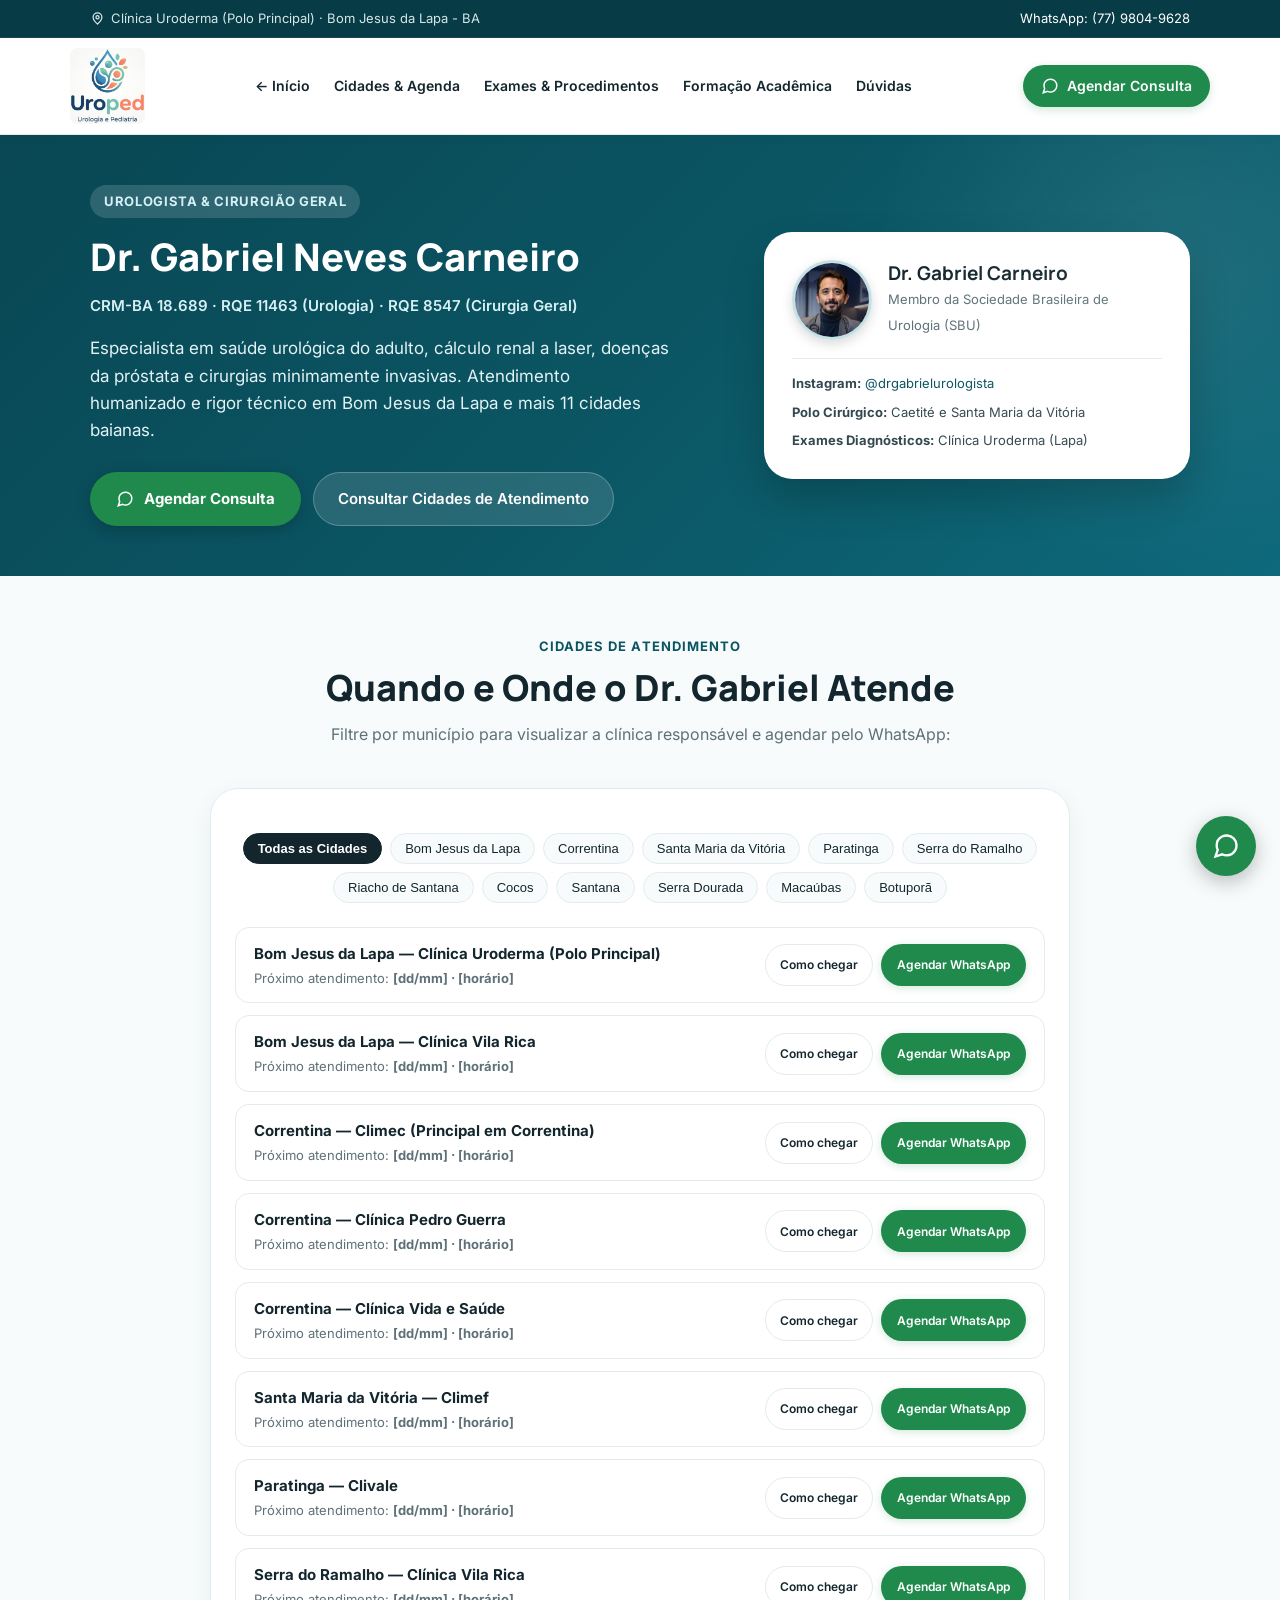
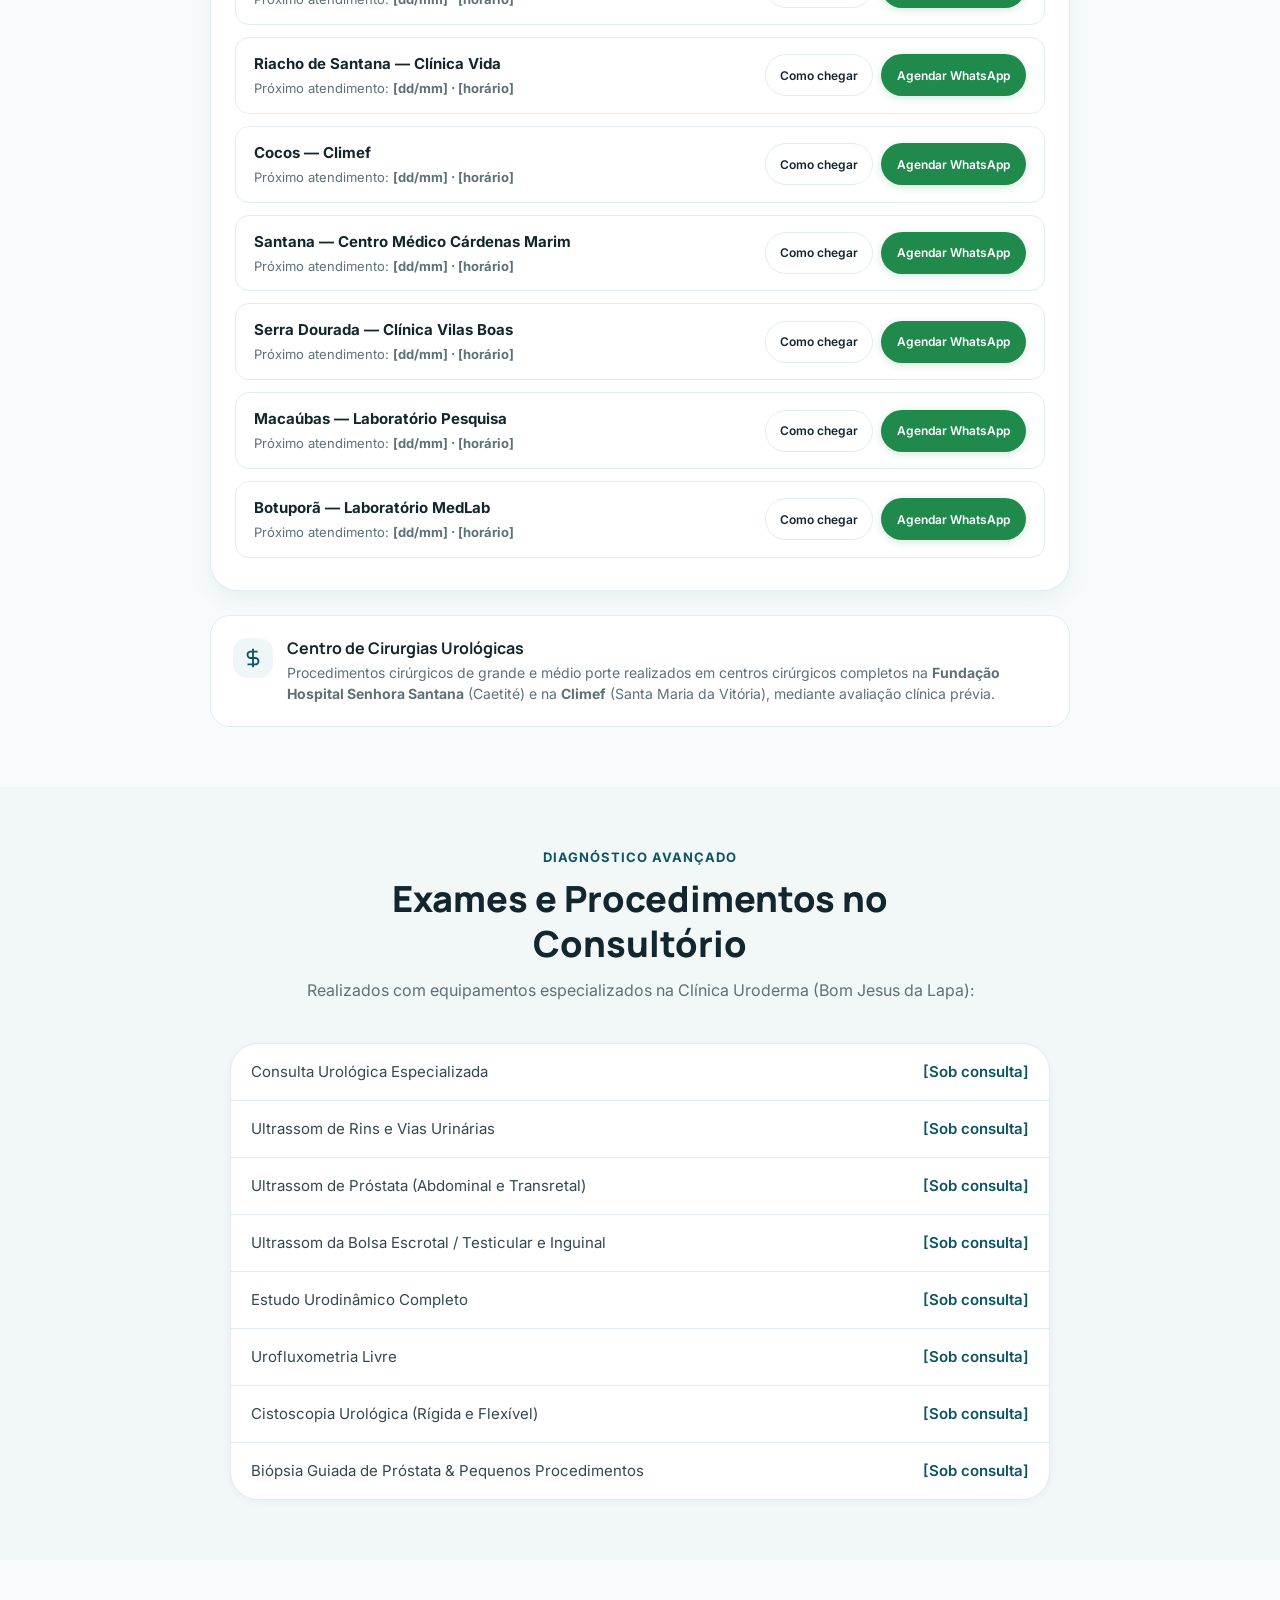
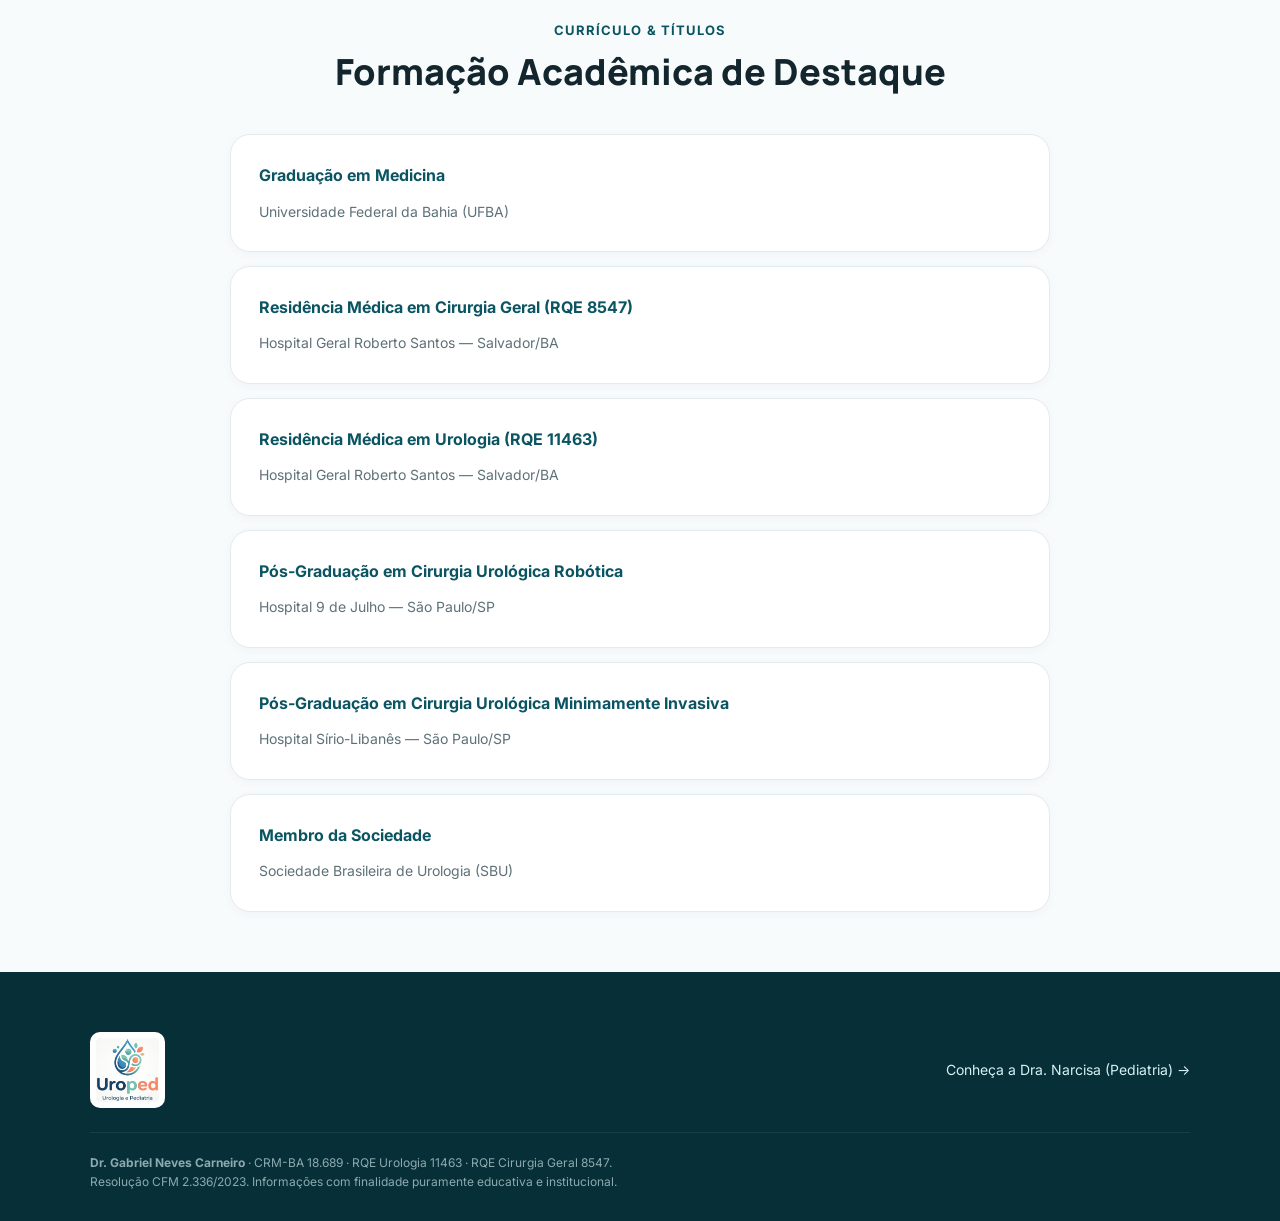
==== gabriel.html @ 2bcc074d "Site institucional Uroped: Urologia e Pediatria (Dr. Gabriel e Dra. Narcisa)" ====
<!DOCTYPE html>
<html lang="pt-BR">
<head>
  <meta charset="UTF-8">
  <meta name="viewport" content="width=device-width, initial-scale=1.0">
  <title>Dr. Gabriel Neves Carneiro — Urologista e Cirurgião Geral | Uroped</title>
  <meta name="description" content="Dr. Gabriel Neves Carneiro (CRM-BA 18.689 · RQE 11463). Urologista com especialização em cirurgia minimamente invasiva e robótica no Sírio-Libanês e Hospital 9 de Julho.">
  <link rel="preconnect" href="https://fonts.googleapis.com">
  <link rel="preconnect" href="https://fonts.gstatic.com" crossorigin>
  <link href="https://fonts.googleapis.com/css2?family=Inter:wght@400;500;600;700&family=Manrope:wght@600;700;800&display=swap" rel="stylesheet">
  <link rel="stylesheet" href="css/style.css">
</head>
<body>

  <!-- Topbar -->
  <div class="topbar">
    <div class="container topbar-content">
      <div class="topbar-item">
        <svg width="15" height="15" viewBox="0 0 24 24" fill="none" stroke="currentColor" stroke-width="2">
          <path d="M12 21s-7-6.2-7-11a7 7 0 0 1 14 0c0 4.8-7 11-7 11z"></path>
          <circle cx="12" cy="10" r="2.5"></circle>
        </svg>
        <span>Clínica Uroderma (Polo Principal) · Bom Jesus da Lapa - BA</span>
      </div>
      <div class="topbar-item">
        <a href="https://wa.me/557798049628?text=Olá!%20Quero%20agendar%20consulta%20com%20o%20Dr.%20Gabriel%20Carneiro." target="_blank" rel="noopener">WhatsApp: (77) 9804-9628</a>
      </div>
    </div>
  </div>

  <!-- Navegação -->
  <header class="main-header">
    <div class="container nav-content">
      <a href="index.html" class="brand-logo" aria-label="Voltar para início">
        <img src="logos/uroped-logo.png" alt="Logomarca Uroped" class="brand-logo-img">
      </a>

      <nav class="nav-links">
        <a href="index.html">← Início</a>
        <a href="#agenda">Cidades & Agenda</a>
        <a href="#procedimentos">Exames & Procedimentos</a>
        <a href="#formacao">Formação Acadêmica</a>
        <a href="#faq">Dúvidas</a>
      </nav>

      <a href="https://wa.me/557798049628?text=Olá!%20Gostaria%20de%20agendar%20uma%20consulta%20com%20o%20Dr.%20Gabriel%20Carneiro." target="_blank" rel="noopener" class="btn-header-cta">
        <svg width="18" height="18" viewBox="0 0 24 24" fill="none" stroke="currentColor" stroke-width="2">
          <path d="M21 11.5a8.38 8.38 0 0 1-.9 3.8 8.5 8.5 0 0 1-7.6 4.7 8.38 8.38 0 0 1-3.8-.9L3 21l1.9-5.7a8.38 8.38 0 0 1-.9-3.8 8.5 8.5 0 0 1 4.7-7.6 8.38 8.38 0 0 1 3.8-.9h.5a8.48 8.48 0 0 1 8 8v.5z"></path>
        </svg>
        <span>Agendar Consulta</span>
      </a>
    </div>
  </header>

  <!-- Hero Perfil Médico -->
  <section class="hero-wrapper" style="padding: 50px 0;">
    <div class="container hero-grid">
      <div>
        <div class="hero-tag">Urologista & Cirurgião Geral</div>
        <h1 class="hero-title" style="font-size: 38px;">Dr. Gabriel Neves Carneiro</h1>
        <div style="font-size: 15px; color: #D6F1F5; margin-bottom: 16px; font-weight: 600;">
          CRM-BA 18.689 · RQE 11463 (Urologia) · RQE 8547 (Cirurgia Geral)
        </div>
        <p class="hero-desc">
          Especialista em saúde urológica do adulto, cálculo renal a laser, doenças da próstata e cirurgias minimamente invasivas. Atendimento humanizado e rigor técnico em Bom Jesus da Lapa e mais 11 cidades baianas.
        </p>
        <div class="hero-buttons">
          <a href="https://wa.me/557798049628?text=Olá!%20Quero%20agendar%20uma%20consulta%20com%20o%20Dr.%20Gabriel%20Carneiro." target="_blank" rel="noopener" class="btn-hero-primary">
            <svg width="18" height="18" viewBox="0 0 24 24" fill="none" stroke="currentColor" stroke-width="2">
              <path d="M21 11.5a8.38 8.38 0 0 1-.9 3.8 8.5 8.5 0 0 1-7.6 4.7 8.38 8.38 0 0 1-3.8-.9L3 21l1.9-5.7a8.38 8.38 0 0 1-.9-3.8 8.5 8.5 0 0 1 4.7-7.6 8.38 8.38 0 0 1 3.8-.9h.5a8.48 8.48 0 0 1 8 8v.5z"></path>
            </svg>
            Agendar Consulta
          </a>
          <a href="#agenda" class="btn-hero-secondary">Consultar Cidades de Atendimento</a>
        </div>
      </div>

      <div>
        <div class="hero-card-box">
          <div style="display: flex; gap: 16px; align-items: center;">
            <img src="fotos/dr-gabriel.jpg" alt="Dr. Gabriel Neves Carneiro" style="width: 80px; height: 80px; border-radius: var(--radius-full); object-fit: cover; border: 3px solid #C4E2E6; box-shadow: 0 4px 12px rgba(0,0,0,0.15); flex-shrink: 0;">
            <div>
              <h3 style="font-size: 19px; margin: 0; color: var(--text-title);">Dr. Gabriel Carneiro</h3>
              <span style="font-size: 13px; color: var(--text-muted);">Membro da Sociedade Brasileira de Urologia (SBU)</span>
            </div>
          </div>
          <div style="border-top: 1px solid var(--border-light); padding-top: 14px; display: flex; flex-direction: column; gap: 8px; font-size: 13px;">
            <div><strong>Instagram:</strong> <a href="https://www.instagram.com/drgabrielurologista/" target="_blank" rel="noopener">@drgabrielurologista</a></div>
            <div><strong>Polo Cirúrgico:</strong> Caetité e Santa Maria da Vitória</div>
            <div><strong>Exames Diagnósticos:</strong> Clínica Uroderma (Lapa)</div>
          </div>
        </div>
      </div>
    </div>
  </section>

  <!-- Agenda Filtrável por Cidade -->
  <section id="agenda" class="section-pad">
    <div class="container">
      <div class="section-header-center">
        <span class="section-pretitle">Cidades de Atendimento</span>
        <h2 class="section-main-title">Quando e Onde o Dr. Gabriel Atende</h2>
        <p class="section-subtitle">Filtre por município para visualizar a clínica responsável e agendar pelo WhatsApp:</p>
      </div>

      <div class="locations-container" style="max-width: 860px; margin: 0 auto;">
        <div class="city-scroll-chips" id="gabriel-chips" style="justify-content: center; margin-bottom: 24px;"></div>
        <div id="gabriel-agenda-rows" style="display: flex; flex-direction: column; gap: 12px;"></div>
      </div>

      <!-- Alerta de Cirurgias -->
      <div style="max-width: 860px; margin: 24px auto 0; background: var(--bg-white); border-radius: var(--radius-lg); padding: 22px; border: 1px solid var(--border-light); display: flex; align-items: flex-start; gap: 14px;">
        <div style="width: 40px; height: 40px; border-radius: var(--radius-md); background: var(--primary-light); color: var(--primary); display: flex; align-items: center; justify-content: center; flex-shrink: 0;">
          <svg width="22" height="22" viewBox="0 0 24 24" fill="none" stroke="currentColor" stroke-width="2">
            <path d="M12 2v20M17 5H9.5a3.5 3.5 0 0 0 0 7h5a3.5 3.5 0 0 1 0 7H6"/>
          </svg>
        </div>
        <div>
          <h4 style="margin: 0 0 4px; font-size: 16px;">Centro de Cirurgias Urológicas</h4>
          <p style="margin: 0; font-size: 14px; color: var(--text-muted); line-height: 1.5;">
            Procedimentos cirúrgicos de grande e médio porte realizados em centros cirúrgicos completos na <strong>Fundação Hospital Senhora Santana</strong> (Caetité) e na <strong>Climef</strong> (Santa Maria da Vitória), mediante avaliação clínica prévia.
          </p>
        </div>
      </div>
    </div>
  </section>

  <!-- Exames e Procedimentos na Uroderma -->
  <section id="procedimentos" class="section-pad-alt">
    <div class="container" style="max-width: 860px;">
      <div class="section-header-center">
        <span class="section-pretitle">Diagnóstico Avançado</span>
        <h2 class="section-main-title">Exames e Procedimentos no Consultório</h2>
        <p class="section-subtitle">Realizados com equipamentos especializados na Clínica Uroderma (Bom Jesus da Lapa):</p>
      </div>

      <div style="background: var(--bg-white); border-radius: var(--radius-xl); overflow: hidden; border: 1px solid var(--border-light); box-shadow: var(--shadow-subtle);">
        <div style="display: flex; justify-content: space-between; padding: 16px 20px; border-bottom: 1px solid var(--border-light); font-size: 15px;">
          <span>Consulta Urológica Especializada</span>
          <span style="font-weight: 600; color: var(--primary);">[Sob consulta]</span>
        </div>
        <div style="display: flex; justify-content: space-between; padding: 16px 20px; border-bottom: 1px solid var(--border-light); font-size: 15px;">
          <span>Ultrassom de Rins e Vias Urinárias</span>
          <span style="font-weight: 600; color: var(--primary);">[Sob consulta]</span>
        </div>
        <div style="display: flex; justify-content: space-between; padding: 16px 20px; border-bottom: 1px solid var(--border-light); font-size: 15px;">
          <span>Ultrassom de Próstata (Abdominal e Transretal)</span>
          <span style="font-weight: 600; color: var(--primary);">[Sob consulta]</span>
        </div>
        <div style="display: flex; justify-content: space-between; padding: 16px 20px; border-bottom: 1px solid var(--border-light); font-size: 15px;">
          <span>Ultrassom da Bolsa Escrotal / Testicular e Inguinal</span>
          <span style="font-weight: 600; color: var(--primary);">[Sob consulta]</span>
        </div>
        <div style="display: flex; justify-content: space-between; padding: 16px 20px; border-bottom: 1px solid var(--border-light); font-size: 15px;">
          <span>Estudo Urodinâmico Completo</span>
          <span style="font-weight: 600; color: var(--primary);">[Sob consulta]</span>
        </div>
        <div style="display: flex; justify-content: space-between; padding: 16px 20px; border-bottom: 1px solid var(--border-light); font-size: 15px;">
          <span>Urofluxometria Livre</span>
          <span style="font-weight: 600; color: var(--primary);">[Sob consulta]</span>
        </div>
        <div style="display: flex; justify-content: space-between; padding: 16px 20px; border-bottom: 1px solid var(--border-light); font-size: 15px;">
          <span>Cistoscopia Urológica (Rígida e Flexível)</span>
          <span style="font-weight: 600; color: var(--primary);">[Sob consulta]</span>
        </div>
        <div style="display: flex; justify-content: space-between; padding: 16px 20px; font-size: 15px;">
          <span>Biópsia Guiada de Próstata & Pequenos Procedimentos</span>
          <span style="font-weight: 600; color: var(--primary);">[Sob consulta]</span>
        </div>
      </div>
    </div>
  </section>

  <!-- Formação Acadêmica e Qualificações -->
  <section id="formacao" class="section-pad">
    <div class="container" style="max-width: 860px;">
      <div class="section-header-center">
        <span class="section-pretitle">Currículo & Títulos</span>
        <h2 class="section-main-title">Formação Acadêmica de Destaque</h2>
      </div>

      <div style="display: flex; flex-direction: column; gap: 14px;">
        <div class="step-card">
          <div style="font-weight: 700; font-size: 16px; color: var(--primary);">Graduação em Medicina</div>
          <div style="font-size: 14px; color: var(--text-muted);">Universidade Federal da Bahia (UFBA)</div>
        </div>
        <div class="step-card">
          <div style="font-weight: 700; font-size: 16px; color: var(--primary);">Residência Médica em Cirurgia Geral (RQE 8547)</div>
          <div style="font-size: 14px; color: var(--text-muted);">Hospital Geral Roberto Santos — Salvador/BA</div>
        </div>
        <div class="step-card">
          <div style="font-weight: 700; font-size: 16px; color: var(--primary);">Residência Médica em Urologia (RQE 11463)</div>
          <div style="font-size: 14px; color: var(--text-muted);">Hospital Geral Roberto Santos — Salvador/BA</div>
        </div>
        <div class="step-card">
          <div style="font-weight: 700; font-size: 16px; color: var(--primary);">Pós-Graduação em Cirurgia Urológica Robótica</div>
          <div style="font-size: 14px; color: var(--text-muted);">Hospital 9 de Julho — São Paulo/SP</div>
        </div>
        <div class="step-card">
          <div style="font-weight: 700; font-size: 16px; color: var(--primary);">Pós-Graduação em Cirurgia Urológica Minimamente Invasiva</div>
          <div style="font-size: 14px; color: var(--text-muted);">Hospital Sírio-Libanês — São Paulo/SP</div>
        </div>
        <div class="step-card">
          <div style="font-weight: 700; font-size: 16px; color: var(--primary);">Membro da Sociedade</div>
          <div style="font-size: 14px; color: var(--text-muted);">Sociedade Brasileira de Urologia (SBU)</div>
        </div>
      </div>
    </div>
  </section>

  <!-- Rodapé -->
  <footer class="footer-corporate">
    <div class="container">
      <div style="display: flex; justify-content: space-between; align-items: center; flex-wrap: wrap; gap: 14px; border-bottom: 1px solid rgba(255,255,255,0.08); padding-bottom: 24px;">
        <a href="index.html"><img src="logos/uroped-logo.png" alt="Uroped Especialidades" style="height: 76px; border-radius: 10px; background: #fff; padding: 6px; display: block;"></a>
        <a href="narcisa.html" style="color: #D6F1F5;">Conheça a Dra. Narcisa (Pediatria) →</a>
      </div>
      <div class="footer-cfm-compliance" style="padding-top: 20px;">
        <strong>Dr. Gabriel Neves Carneiro</strong> · CRM-BA 18.689 · RQE Urologia 11463 · RQE Cirurgia Geral 8547.<br>
        Resolução CFM 2.336/2023. Informações com finalidade puramente educativa e institucional.
      </div>
    </div>
  </footer>

  <!-- Botão Flutuante -->
  <a href="https://wa.me/557798049628?text=Olá!%20Gostaria%20de%20agendar%20uma%20consulta%20com%20o%20Dr.%20Gabriel%20Carneiro." target="_blank" rel="noopener" class="floating-wa-btn" aria-label="WhatsApp Dr. Gabriel">
    <span class="floating-wa-tooltip">Agendar Consulta</span>
    <svg width="28" height="28" viewBox="0 0 24 24" fill="none" stroke="currentColor" stroke-width="2">
      <path d="M21 11.5a8.38 8.38 0 0 1-.9 3.8 8.5 8.5 0 0 1-7.6 4.7 8.38 8.38 0 0 1-3.8-.9L3 21l1.9-5.7a8.38 8.38 0 0 1-.9-3.8 8.5 8.5 0 0 1 4.7-7.6 8.38 8.38 0 0 1 3.8-.9h.5a8.48 8.48 0 0 1 8 8v.5z"></path>
    </svg>
  </a>

<script>
const GABRIEL_DATA = [
  { cidade: "Bom Jesus da Lapa", clinica: "Clínica Uroderma (Polo Principal)", wa: "557798049628", data: "[dd/mm] · [horário]", maps: "https://maps.google.com/?q=Clinica+Uroderma+Bom+Jesus+da+Lapa" },
  { cidade: "Bom Jesus da Lapa", clinica: "Clínica Vila Rica", wa: "557791980895", data: "[dd/mm] · [horário]", maps: "https://maps.google.com/?q=Clinica+Vila+Rica+Bom+Jesus+da+Lapa" },
  { cidade: "Correntina", clinica: "Climec (Principal em Correntina)", wa: "557798654077", data: "[dd/mm] · [horário]", maps: "https://maps.google.com/?q=Climec+Correntina" },
  { cidade: "Correntina", clinica: "Clínica Pedro Guerra", wa: "557798455316", data: "[dd/mm] · [horário]", maps: "https://maps.google.com/?q=Clinica+Pedro+Guerra+Correntina" },
  { cidade: "Correntina", clinica: "Clínica Vida e Saúde", wa: "557798444004", data: "[dd/mm] · [horário]", maps: "https://maps.google.com/?q=Clinica+Vida+e+Saude+Correntina" },
  { cidade: "Santa Maria da Vitória", clinica: "Climef", wa: "557798413648", data: "[dd/mm] · [horário]", maps: "https://maps.google.com/?q=Climef+Santa+Maria+da+Vitoria" },
  { cidade: "Paratinga", clinica: "Clivale", wa: "557799201219", data: "[dd/mm] · [horário]", maps: "https://maps.google.com/?q=Clivale+Paratinga" },
  { cidade: "Serra do Ramalho", clinica: "Clínica Vila Rica", wa: "557791862121", data: "[dd/mm] · [horário]", maps: "https://maps.google.com/?q=Clinica+Vila+Rica+Serra+do+Ramalho" },
  { cidade: "Riacho de Santana", clinica: "Clínica Vida", wa: "557799515049", data: "[dd/mm] · [horário]", maps: "https://maps.google.com/?q=Clinica+Vida+Riacho+de+Santana" },
  { cidade: "Cocos", clinica: "Climef", wa: "557791538953", data: "[dd/mm] · [horário]", maps: "https://maps.google.com/?q=Climef+Cocos" },
  { cidade: "Santana", clinica: "Centro Médico Cárdenas Marim", wa: "557798049628", data: "[dd/mm] · [horário]", maps: "https://maps.google.com/?q=Centro+Medico+Cardenas+Marim+Santana" },
  { cidade: "Serra Dourada", clinica: "Clínica Vilas Boas", wa: "557798049628", data: "[dd/mm] · [horário]", maps: "https://maps.google.com/?q=Clinica+Vilas+Boas+Serra+Dourada" },
  { cidade: "Macaúbas", clinica: "Laboratório Pesquisa", wa: "557799999495", data: "[dd/mm] · [horário]", maps: "https://maps.google.com/?q=Laboratorio+Pesquisa+Macaubas" },
  { cidade: "Botuporã", clinica: "Laboratório MedLab", wa: "557798049628", data: "[dd/mm] · [horário]", maps: "https://maps.google.com/?q=Laboratorio+MedLab+Botupora" }
];

let gabrielCity = "todas";
const gabrielUniqueCities = ["todas", ...Array.from(new Set(GABRIEL_DATA.map(g => g.cidade)))];

function renderGabrielChips() {
  const container = document.getElementById("gabriel-chips");
  container.innerHTML = "";
  gabrielUniqueCities.forEach(c => {
    const btn = document.createElement("button");
    btn.type = "button";
    btn.className = `chip-btn ${c === gabrielCity ? 'selected' : ''}`;
    btn.textContent = c === "todas" ? "Todas as Cidades" : c;
    btn.addEventListener("click", () => {
      gabrielCity = c;
      renderGabrielChips();
      renderGabrielList();
    });
    container.appendChild(btn);
  });
}

function renderGabrielList() {
  const container = document.getElementById("gabriel-agenda-rows");
  container.innerHTML = "";

  const filtered = GABRIEL_DATA.filter(g => gabrielCity === "todas" || g.cidade === gabrielCity);

  filtered.forEach(item => {
    const row = document.createElement("div");
    row.style.cssText = "display: flex; align-items: center; justify-content: space-between; padding: 14px 18px; border: 1px solid var(--border-light); border-radius: var(--radius-md); background: #fff; gap: 12px; flex-wrap: wrap;";
    const waText = encodeURIComponent(`Olá! Quero agendar consulta com Dr. Gabriel Carneiro em ${item.cidade}, na ${item.clinica}.`);
    const waUrl = `https://wa.me/${item.wa}?text=${waText}`;

    row.innerHTML = `
      <div>
        <div style="font-weight: 700; font-size: 15px; color: var(--text-title);">${item.cidade} — ${item.clinica}</div>
        <div style="font-size: 13px; color: var(--text-muted); margin-top: 2px;">Próximo atendimento: <strong>${item.data}</strong></div>
      </div>
      <div style="display: flex; gap: 8px;">
        <a href="${item.maps}" target="_blank" rel="noopener" class="btn-unit-maps" style="padding: 0 14px; font-size: 12px;">Como chegar</a>
        <a href="${waUrl}" target="_blank" rel="noopener" class="btn-unit-wa" style="padding: 0 16px; font-size: 12px;">Agendar WhatsApp</a>
      </div>
    `;
    container.appendChild(row);
  });
}

document.addEventListener("DOMContentLoaded", () => {
  renderGabrielChips();
  renderGabrielList();
});
</script>

</body>
</html>
---- css/style.css ----
/* ==========================================================================
   UROPED — Design Inspirado no Padrão Urolaser Especialidades Médicas
   Identidade:
     - Primária (Urologia / Uroped): #0B5563 (Petróleo Nobre), Escuro: #073B45, Claro: #EEF6F7
     - Secundária (Pediatria): #A3401F (Coral Quente), Escuro: #7D2F15, Claro: #FBEEE8
     - Apoio / WhatsApp: #1F8A4C, Hover: #17703D, Claro: #E6F3EC
     - Superfícies: #FFFFFF (Puro), #F8FBFC (Off-white clínico), #EDF4F5 (Cinza suave)
     - Textos: #13262E (Grafite escuro), #4A5C63 (Cinza médico), #718288 (Muted)
   ========================================================================== */

:root {
  --primary: #0B5563;
  --primary-dark: #073B45;
  --primary-light: #EEF6F7;
  --primary-accent: #178396;
  
  --coral: #A3401F;
  --coral-dark: #7D2F15;
  --coral-light: #FBEEE8;
  
  --green: #1F8A4C;
  --green-dark: #17703D;
  --green-light: #E6F3EC;

  --text-title: #13262E;
  --text-body: #344850;
  --text-muted: #5E7178;
  --border-light: #E2ECEE;
  
  --bg-page: #F8FBFC;
  --bg-white: #FFFFFF;
  --bg-surface: #F2F7F8;

  --font-heading: 'Manrope', -apple-system, BlinkMacSystemFont, "Segoe UI", Roboto, sans-serif;
  --font-body: 'Inter', -apple-system, BlinkMacSystemFont, "Segoe UI", Roboto, sans-serif;

  --container-max: 1140px;
  --radius-sm: 8px;
  --radius-md: 14px;
  --radius-lg: 20px;
  --radius-xl: 28px;
  --radius-full: 9999px;

  --shadow-subtle: 0 2px 10px rgba(11, 85, 99, 0.04);
  --shadow-card: 0 8px 24px rgba(11, 85, 99, 0.07);
  --shadow-hover: 0 14px 34px rgba(11, 85, 99, 0.12);
}

*, *::before, *::after {
  box-sizing: border-box;
}

html {
  scroll-behavior: smooth;
}

body {
  margin: 0;
  font-family: var(--font-body);
  color: var(--text-body);
  background-color: var(--bg-page);
  line-height: 1.6;
  -webkit-font-smoothing: antialiased;
}

h1, h2, h3, h4 {
  font-family: var(--font-heading);
  color: var(--text-title);
  margin-top: 0;
  line-height: 1.25;
}

a {
  color: var(--primary);
  text-decoration: none;
  transition: all 0.2s ease;
}

a:hover {
  color: var(--primary-dark);
}

.container {
  width: 100%;
  max-width: var(--container-max);
  margin: 0 auto;
  padding: 0 20px;
}

/* ==========================================================================
   Barra Superior de Informações (TopBar)
   ========================================================================== */
.topbar {
  background-color: var(--primary-dark);
  color: #D6E7EA;
  font-size: 13px;
  padding: 8px 0;
  border-bottom: 1px solid rgba(255, 255, 255, 0.08);
}

.topbar-content {
  display: flex;
  justify-content: space-between;
  align-items: center;
  flex-wrap: wrap;
  gap: 10px;
}

.topbar-item {
  display: flex;
  align-items: center;
  gap: 6px;
}

.topbar a {
  color: #FFFFFF;
}

.topbar a:hover {
  color: #A6DCE5;
}

/* ==========================================================================
   Header & Navegação Principal
   ========================================================================== */
.main-header {
  background-color: var(--bg-white);
  border-bottom: 1px solid var(--border-light);
  position: sticky;
  top: 0;
  z-index: 1000;
  box-shadow: var(--shadow-subtle);
}

.nav-content {
  display: flex;
  justify-content: space-between;
  align-items: center;
  min-height: 94px;
  padding: 10px 0;
}

.brand-logo {
  display: flex;
  align-items: center;
  gap: 14px;
  text-decoration: none;
}

.brand-logo-img {
  height: 76px;
  width: auto;
  max-width: 100%;
  object-fit: contain;
  display: block;
  border-radius: var(--radius-sm);
  transition: transform 0.2s ease;
}

.brand-logo-img:hover {
  transform: scale(1.02);
}

@media (max-width: 600px) {
  .nav-content {
    min-height: 80px;
    padding: 8px 0;
  }
  .brand-logo-img {
    height: 62px;
  }
}

.brand-badge {
  font-size: 11px;
  font-weight: 700;
  letter-spacing: 0.05em;
  background: var(--primary-light);
  color: var(--primary);
  padding: 3px 8px;
  border-radius: var(--radius-full);
}

.nav-links {
  display: none;
  align-items: center;
  gap: 24px;
  font-weight: 600;
  font-size: 14px;
}

@media (min-width: 860px) {
  .nav-links {
    display: flex;
  }
}

.nav-links a {
  color: var(--text-title);
}

.nav-links a:hover {
  color: var(--primary);
}

.btn-header-cta {
  display: inline-flex;
  align-items: center;
  gap: 8px;
  background-color: var(--green);
  color: #FFFFFF !important;
  font-weight: 600;
  font-size: 14px;
  padding: 10px 18px;
  border-radius: var(--radius-full);
  transition: all 0.2s ease;
  box-shadow: 0 3px 10px rgba(31, 138, 76, 0.2);
}

.btn-header-cta:hover {
  background-color: var(--green-dark);
  transform: translateY(-1px);
}

/* ==========================================================================
   Hero Section
   ========================================================================== */
.hero-wrapper {
  background: linear-gradient(135deg, #094754 0%, #0B5563 50%, #0D697B 100%);
  color: #FFFFFF;
  padding: 60px 0 70px;
  position: relative;
  overflow: hidden;
}

.hero-wrapper::after {
  content: "";
  position: absolute;
  top: 0;
  right: 0;
  bottom: 0;
  width: 40%;
  background: radial-gradient(circle at 80% 30%, rgba(255, 255, 255, 0.08) 0%, transparent 60%);
  pointer-events: none;
}

.hero-grid {
  display: grid;
  grid-template-columns: 1fr;
  gap: 36px;
  align-items: center;
}

@media (min-width: 900px) {
  .hero-grid {
    grid-template-columns: 1.2fr 0.8fr;
  }
}

.hero-tag {
  display: inline-flex;
  align-items: center;
  gap: 8px;
  background: rgba(255, 255, 255, 0.15);
  backdrop-filter: blur(8px);
  color: #D6F1F5;
  font-size: 13px;
  font-weight: 700;
  padding: 6px 14px;
  border-radius: var(--radius-full);
  margin-bottom: 16px;
  text-transform: uppercase;
  letter-spacing: 0.05em;
}

.hero-title {
  color: #FFFFFF;
  font-size: 32px;
  font-weight: 800;
  line-height: 1.18;
  margin-bottom: 16px;
}

@media (min-width: 768px) {
  .hero-title {
    font-size: 42px;
  }
}

.hero-desc {
  font-size: 17px;
  line-height: 1.6;
  color: #E2F2F5;
  margin-bottom: 28px;
  max-width: 580px;
}

.hero-buttons {
  display: flex;
  flex-wrap: wrap;
  gap: 12px;
}

.btn-hero-primary {
  display: inline-flex;
  align-items: center;
  gap: 10px;
  background-color: var(--green);
  color: #FFFFFF;
  font-weight: 700;
  font-size: 15px;
  padding: 14px 26px;
  border-radius: var(--radius-full);
  box-shadow: 0 4px 16px rgba(0, 0, 0, 0.2);
  transition: all 0.2s ease;
}

.btn-hero-primary:hover {
  background-color: var(--green-dark);
  color: #FFFFFF;
  transform: translateY(-2px);
}

.btn-hero-secondary {
  display: inline-flex;
  align-items: center;
  gap: 8px;
  background-color: rgba(255, 255, 255, 0.12);
  color: #FFFFFF;
  font-weight: 600;
  font-size: 15px;
  padding: 14px 24px;
  border-radius: var(--radius-full);
  border: 1px solid rgba(255, 255, 255, 0.25);
  transition: all 0.2s ease;
}

.btn-hero-secondary:hover {
  background-color: rgba(255, 255, 255, 0.22);
  color: #FFFFFF;
}

/* Card Rápido de Destaque no Hero */
.hero-card-box {
  background: #FFFFFF;
  color: var(--text-body);
  border-radius: var(--radius-xl);
  padding: 28px;
  box-shadow: 0 20px 40px rgba(0, 0, 0, 0.2);
  display: flex;
  flex-direction: column;
  gap: 18px;
}

.hero-card-header {
  display: flex;
  align-items: center;
  gap: 12px;
  border-bottom: 1px solid var(--border-light);
  padding-bottom: 14px;
}

.hero-card-icon {
  width: 44px;
  height: 44px;
  border-radius: var(--radius-md);
  background: var(--primary-light);
  color: var(--primary);
  display: flex;
  align-items: center;
  justify-content: center;
}

.hero-card-header h3 {
  font-size: 18px;
  margin: 0;
}

.hero-card-list {
  display: flex;
  flex-direction: column;
  gap: 10px;
  font-size: 14px;
}

.hero-card-item {
  display: flex;
  align-items: flex-start;
  gap: 10px;
}

.hero-card-item svg {
  color: var(--green);
  flex-shrink: 0;
  margin-top: 3px;
}

/* ==========================================================================
   Pilares & Diferenciais (Padrão Clínica de Excelência)
   ========================================================================== */
.features-section {
  padding: 50px 0;
  margin-top: -30px;
  position: relative;
  z-index: 10;
}

.features-grid {
  display: grid;
  grid-template-columns: repeat(auto-fit, minmax(240px, 1fr));
  gap: 20px;
}

.feature-card {
  background: var(--bg-white);
  border-radius: var(--radius-lg);
  padding: 24px;
  box-shadow: var(--shadow-card);
  border: 1px solid var(--border-light);
  transition: transform 0.2s ease, box-shadow 0.2s ease;
  display: flex;
  flex-direction: column;
  gap: 12px;
}

.feature-card:hover {
  transform: translateY(-4px);
  box-shadow: var(--shadow-hover);
}

.feature-icon-wrapper {
  width: 48px;
  height: 48px;
  border-radius: var(--radius-md);
  display: flex;
  align-items: center;
  justify-content: center;
}

.feature-icon-wrapper.teal {
  background: var(--primary-light);
  color: var(--primary);
}

.feature-icon-wrapper.coral {
  background: var(--coral-light);
  color: var(--coral);
}

.feature-icon-wrapper.green {
  background: var(--green-light);
  color: var(--green-dark);
}

.feature-title {
  font-size: 17px;
  font-weight: 700;
  margin: 0;
  color: var(--text-title);
}

.feature-text {
  font-size: 14px;
  color: var(--text-muted);
  margin: 0;
  line-height: 1.5;
}

/* ==========================================================================
   Seções Gerais
   ========================================================================== */
.section-pad {
  padding: 60px 0;
}

.section-pad-alt {
  padding: 60px 0;
  background-color: var(--bg-surface);
}

.section-header-center {
  text-align: center;
  max-width: 680px;
  margin: 0 auto 40px;
}

.section-pretitle {
  font-size: 13px;
  font-weight: 700;
  letter-spacing: 0.08em;
  text-transform: uppercase;
  color: var(--primary);
  margin-bottom: 8px;
  display: block;
}

.section-main-title {
  font-size: 28px;
  font-weight: 800;
  margin-bottom: 12px;
}

@media (min-width: 768px) {
  .section-main-title {
    font-size: 36px;
  }
}

.section-subtitle {
  font-size: 16px;
  color: var(--text-muted);
  margin: 0;
}

/* ==========================================================================
   Especialidades (Urologia & Pediatria)
   ========================================================================== */
.specialties-grid {
  display: grid;
  grid-template-columns: 1fr;
  gap: 28px;
}

@media (min-width: 768px) {
  .specialties-grid {
    grid-template-columns: 1fr 1fr;
  }
}

.spec-card-main {
  background: var(--bg-white);
  border-radius: var(--radius-xl);
  overflow: hidden;
  box-shadow: var(--shadow-card);
  border: 1px solid var(--border-light);
  display: flex;
  flex-direction: column;
}

.spec-card-header {
  padding: 24px;
  color: #FFFFFF;
  display: flex;
  justify-content: space-between;
  align-items: center;
}

.spec-card-header.urologia {
  background: linear-gradient(135deg, #083F4A 0%, #0B5563 100%);
}

.spec-card-header.pediatria {
  background: linear-gradient(135deg, #853317 0%, #A3401F 100%);
}

.spec-card-title {
  font-size: 22px;
  font-weight: 800;
  color: #FFFFFF;
  margin: 0;
}

.spec-card-sub {
  font-size: 13px;
  opacity: 0.9;
  margin-top: 4px;
}

.spec-card-body {
  padding: 24px;
  display: flex;
  flex-direction: column;
  gap: 16px;
  flex-grow: 1;
}

.spec-item-list {
  list-style: none;
  padding: 0;
  margin: 0;
  display: flex;
  flex-direction: column;
  gap: 12px;
}

.spec-item {
  display: flex;
  align-items: flex-start;
  gap: 10px;
  font-size: 15px;
}

.spec-item-bullet {
  width: 8px;
  height: 8px;
  border-radius: var(--radius-full);
  margin-top: 8px;
  flex-shrink: 0;
}

.urologia-bullet {
  background-color: var(--primary);
}

.pediatria-bullet {
  background-color: var(--coral);
}

.spec-card-footer {
  padding: 16px 24px 24px;
  border-top: 1px solid var(--border-light);
  display: flex;
  justify-content: space-between;
  align-items: center;
}

/* ==========================================================================
   Corpo Clínico (Dr. Gabriel & Dra. Narcisa)
   ========================================================================== */
.doctors-grid {
  display: grid;
  grid-template-columns: 1fr;
  gap: 28px;
}

@media (min-width: 800px) {
  .doctors-grid {
    grid-template-columns: 1fr 1fr;
  }
}

.doctor-profile-card {
  background: var(--bg-white);
  border-radius: var(--radius-xl);
  overflow: hidden;
  box-shadow: var(--shadow-card);
  border: 1px solid var(--border-light);
  display: flex;
  flex-direction: column;
  transition: transform 0.2s ease, box-shadow 0.2s ease;
}

.doctor-profile-card:hover {
  transform: translateY(-4px);
  box-shadow: var(--shadow-hover);
}

.doctor-card-top {
  padding: 28px 24px 20px;
  display: flex;
  gap: 18px;
  align-items: center;
}

.doctor-avatar-circle {
  width: 84px;
  height: 84px;
  border-radius: var(--radius-full);
  display: flex;
  align-items: center;
  justify-content: center;
  font-weight: 800;
  font-size: 15px;
  flex-shrink: 0;
  object-fit: cover;
  box-shadow: 0 4px 12px rgba(0, 0, 0, 0.08);
}

.doctor-avatar-circle.teal {
  background: var(--primary-light);
  color: var(--primary);
  border: 2px solid #C9E2E6;
}

.doctor-avatar-circle.coral {
  background: var(--coral-light);
  color: var(--coral);
  border: 2px solid #F5D3C8;
}

.doctor-titles {
  display: flex;
  flex-direction: column;
  gap: 3px;
}

.doctor-spec-label {
  font-size: 12px;
  font-weight: 700;
  letter-spacing: 0.06em;
  text-transform: uppercase;
}

.doctor-spec-label.teal {
  color: var(--primary);
}

.doctor-spec-label.coral {
  color: var(--coral);
}

.doctor-full-name {
  font-size: 20px;
  font-weight: 800;
  margin: 0;
}

.doctor-reg-meta {
  font-size: 13px;
  color: var(--text-muted);
}

.doctor-card-body {
  padding: 0 24px 20px;
  display: flex;
  flex-direction: column;
  gap: 12px;
  font-size: 14px;
  line-height: 1.55;
  color: var(--text-body);
}

.badges-row {
  display: flex;
  flex-wrap: wrap;
  gap: 6px;
  margin-top: 4px;
}

.cred-badge {
  font-size: 12px;
  font-weight: 600;
  padding: 4px 10px;
  border-radius: var(--radius-full);
  background: var(--bg-surface);
  color: var(--text-title);
  border: 1px solid var(--border-light);
}

.doctor-card-bottom {
  padding: 16px 24px 20px;
  margin-top: auto;
  border-top: 1px solid var(--border-light);
  display: flex;
  gap: 10px;
}

/* ==========================================================================
   Como Funciona o Atendimento (3 Passos)
   ========================================================================== */
.steps-grid {
  display: grid;
  grid-template-columns: repeat(auto-fit, minmax(260px, 1fr));
  gap: 24px;
}

.step-card {
  background: var(--bg-white);
  border-radius: var(--radius-lg);
  padding: 28px;
  border: 1px solid var(--border-light);
  box-shadow: var(--shadow-subtle);
  position: relative;
  display: flex;
  flex-direction: column;
  gap: 12px;
}

.step-number {
  width: 40px;
  height: 40px;
  border-radius: var(--radius-full);
  background: var(--primary);
  color: #FFFFFF;
  font-weight: 800;
  font-size: 16px;
  display: flex;
  align-items: center;
  justify-content: center;
}

.step-title {
  font-size: 18px;
  font-weight: 700;
  margin: 0;
}

.step-desc {
  font-size: 14px;
  color: var(--text-muted);
  margin: 0;
  line-height: 1.5;
}

/* ==========================================================================
   Onde Atendemos (Filtro Interativo de Cidades & Clínicas)
   ========================================================================== */
.locations-container {
  background: var(--bg-white);
  border-radius: var(--radius-xl);
  padding: 32px 24px;
  border: 1px solid var(--border-light);
  box-shadow: var(--shadow-card);
}

.filter-controls-row {
  display: flex;
  flex-direction: column;
  gap: 16px;
  margin-bottom: 28px;
}

@media (min-width: 768px) {
  .filter-controls-row {
    flex-direction: row;
    align-items: center;
    justify-content: space-between;
  }
}

.filter-btn-group {
  display: inline-flex;
  background: var(--bg-surface);
  padding: 4px;
  border-radius: var(--radius-full);
  border: 1px solid var(--border-light);
}

.spec-toggle-btn {
  padding: 8px 18px;
  border-radius: var(--radius-full);
  border: none;
  background: transparent;
  font-size: 14px;
  font-weight: 600;
  color: var(--text-muted);
  cursor: pointer;
  transition: all 0.2s ease;
}

.spec-toggle-btn.active {
  background: var(--primary);
  color: #FFFFFF;
  box-shadow: 0 2px 8px rgba(11, 85, 99, 0.2);
}

.city-scroll-chips {
  display: flex;
  gap: 8px;
  flex-wrap: wrap;
  margin-top: 12px;
}

.chip-btn {
  padding: 7px 14px;
  border-radius: var(--radius-full);
  border: 1px solid var(--border-light);
  background: var(--bg-page);
  color: var(--text-title);
  font-size: 13px;
  font-weight: 500;
  cursor: pointer;
  transition: all 0.15s ease;
}

.chip-btn:hover {
  border-color: #A8C0C4;
}

.chip-btn.selected {
  background: var(--text-title);
  color: #FFFFFF;
  border-color: var(--text-title);
  font-weight: 600;
}

/* Cards de Clínicas em Grid */
.clinics-deck {
  display: grid;
  grid-template-columns: repeat(auto-fill, minmax(320px, 1fr));
  gap: 18px;
}

.clinic-unit-card {
  border: 1px solid var(--border-light);
  border-radius: var(--radius-lg);
  overflow: hidden;
  background: var(--bg-white);
  box-shadow: var(--shadow-subtle);
  display: flex;
  flex-direction: column;
}

.unit-card-band {
  padding: 10px 16px;
  font-size: 12px;
  font-weight: 700;
  text-transform: uppercase;
  letter-spacing: 0.05em;
  color: #FFFFFF;
  display: flex;
  justify-content: space-between;
  align-items: center;
}

.unit-card-band.urologia {
  background: var(--primary);
}

.unit-card-band.pediatria {
  background: var(--coral);
}

.unit-card-body {
  padding: 18px;
  display: flex;
  flex-direction: column;
  gap: 12px;
  flex-grow: 1;
}

.unit-clinic-title {
  font-size: 18px;
  font-weight: 700;
  margin: 0;
  color: var(--text-title);
}

.unit-address {
  display: flex;
  gap: 8px;
  font-size: 14px;
  color: var(--text-muted);
}

.unit-address svg {
  flex-shrink: 0;
  margin-top: 3px;
}

.unit-schedule-alert {
  background: var(--bg-surface);
  border-radius: var(--radius-md);
  padding: 10px 12px;
  font-size: 13px;
  display: flex;
  align-items: center;
  gap: 8px;
}

.unit-card-actions {
  display: grid;
  grid-template-columns: 1fr 1fr;
  gap: 10px;
  margin-top: auto;
  padding-top: 10px;
}

.btn-unit-maps {
  height: 42px;
  border-radius: var(--radius-full);
  border: 1px solid var(--border-light);
  background: var(--bg-white);
  color: var(--text-title);
  font-size: 13px;
  font-weight: 600;
  display: inline-flex;
  align-items: center;
  justify-content: center;
  gap: 6px;
  text-decoration: none;
}

.btn-unit-maps:hover {
  background: var(--bg-surface);
}

.btn-unit-wa {
  height: 42px;
  border-radius: var(--radius-full);
  background: var(--green);
  color: #FFFFFF;
  font-size: 13px;
  font-weight: 600;
  display: inline-flex;
  align-items: center;
  justify-content: center;
  gap: 6px;
  text-decoration: none;
  box-shadow: 0 2px 8px rgba(31, 138, 76, 0.2);
}

.btn-unit-wa:hover {
  background: var(--green-dark);
  color: #FFFFFF;
}

/* ==========================================================================
   Informações Práticas (Pagamentos, Retorno e Convênios)
   ========================================================================== */
.practical-info-grid {
  display: grid;
  grid-template-columns: repeat(auto-fit, minmax(280px, 1fr));
  gap: 20px;
}

.info-box-item {
  background: var(--bg-white);
  border-radius: var(--radius-lg);
  padding: 24px;
  border: 1px solid var(--border-light);
  display: flex;
  flex-direction: column;
  gap: 10px;
}

.info-box-header {
  display: flex;
  align-items: center;
  gap: 10px;
  font-weight: 700;
  font-size: 16px;
  color: var(--text-title);
}

.info-box-header svg {
  color: var(--primary);
}

.info-box-desc {
  font-size: 14px;
  color: var(--text-muted);
  line-height: 1.5;
  margin: 0;
}

/* ==========================================================================
   FAQ
   ========================================================================== */
.faq-grid {
  max-width: 800px;
  margin: 0 auto;
  display: flex;
  flex-direction: column;
  gap: 12px;
}

.faq-card {
  background: var(--bg-white);
  border-radius: var(--radius-md);
  border: 1px solid var(--border-light);
  padding: 20px 24px;
}

.faq-question {
  font-weight: 700;
  font-size: 16px;
  color: var(--text-title);
  margin-bottom: 8px;
}

.faq-answer {
  font-size: 14px;
  color: var(--text-muted);
  line-height: 1.55;
}

/* ==========================================================================
   Rodapé & Conformidade CFM
   ========================================================================== */
.footer-corporate {
  background: #072F37;
  color: #C0D8DC;
  padding: 60px 0 30px;
  font-size: 14px;
}

.footer-top-grid {
  display: grid;
  grid-template-columns: 1fr;
  gap: 36px;
  padding-bottom: 40px;
  border-bottom: 1px solid rgba(255, 255, 255, 0.08);
}

@media (min-width: 768px) {
  .footer-top-grid {
    grid-template-columns: 1.5fr 1fr 1fr;
  }
}

.footer-brand h3 {
  color: #FFFFFF;
  font-size: 22px;
  margin-bottom: 12px;
}

.footer-brand p {
  line-height: 1.6;
  max-width: 380px;
}

.footer-links-col h4 {
  color: #FFFFFF;
  font-size: 16px;
  margin-bottom: 16px;
}

.footer-links-col ul {
  list-style: none;
  padding: 0;
  margin: 0;
  display: flex;
  flex-direction: column;
  gap: 10px;
}

.footer-links-col a {
  color: #C0D8DC;
}

.footer-links-col a:hover {
  color: #FFFFFF;
}

.footer-cfm-compliance {
  padding-top: 30px;
  font-size: 12px;
  line-height: 1.6;
  color: #8CAAB0;
}

/* ==========================================================================
   Modal Interativo de Agendamento por Cidade
   ========================================================================== */
.booking-modal-overlay {
  position: fixed;
  top: 0;
  left: 0;
  width: 100vw;
  height: 100vh;
  background: rgba(7, 47, 55, 0.75);
  backdrop-filter: blur(6px);
  z-index: 10000;
  display: none;
  align-items: center;
  justify-content: center;
  padding: 16px;
  animation: fadeIn 0.2s ease;
}

.booking-modal-overlay.open {
  display: flex;
}

.booking-modal-card {
  background: var(--bg-white);
  width: 100%;
  max-width: 680px;
  max-height: 90vh;
  border-radius: var(--radius-xl);
  box-shadow: 0 24px 60px rgba(0, 0, 0, 0.3);
  display: flex;
  flex-direction: column;
  overflow: hidden;
  animation: slideUp 0.25s ease;
}

.modal-header-bar {
  padding: 20px 24px;
  background: var(--primary-dark);
  color: #FFFFFF;
  display: flex;
  align-items: center;
  justify-content: space-between;
}

.modal-header-bar h3 {
  color: #FFFFFF;
  margin: 0;
  font-size: 20px;
  display: flex;
  align-items: center;
  gap: 10px;
}

.modal-close-btn {
  background: rgba(255, 255, 255, 0.15);
  border: none;
  color: #FFFFFF;
  width: 36px;
  height: 36px;
  border-radius: var(--radius-full);
  display: flex;
  align-items: center;
  justify-content: center;
  cursor: pointer;
  font-size: 18px;
  transition: background 0.2s ease;
}

.modal-close-btn:hover {
  background: rgba(255, 255, 255, 0.3);
}

.modal-body-scroll {
  padding: 24px;
  overflow-y: auto;
  display: flex;
  flex-direction: column;
  gap: 18px;
}

.modal-step-title {
  font-size: 14px;
  font-weight: 700;
  text-transform: uppercase;
  letter-spacing: 0.05em;
  color: var(--text-muted);
  margin-bottom: 8px;
}

/* Grid de Cidades no Modal */
.modal-cities-grid {
  display: grid;
  grid-template-columns: repeat(auto-fill, minmax(180px, 1fr));
  gap: 12px;
}

.modal-city-card {
  background: var(--bg-surface);
  border: 1px solid var(--border-light);
  border-radius: var(--radius-md);
  padding: 14px;
  cursor: pointer;
  text-align: left;
  transition: all 0.2s ease;
  display: flex;
  flex-direction: column;
  gap: 4px;
}

.modal-city-card:hover {
  background: var(--primary-light);
  border-color: var(--primary);
  transform: translateY(-2px);
  box-shadow: 0 4px 12px rgba(11, 85, 99, 0.1);
}

.modal-city-card.active {
  background: var(--primary);
  color: #FFFFFF;
  border-color: var(--primary);
}

.modal-city-card.active .modal-city-name {
  color: #FFFFFF;
}

.modal-city-card.active .modal-city-badge {
  background: rgba(255, 255, 255, 0.2);
  color: #FFFFFF;
}

.modal-city-name {
  font-weight: 700;
  font-size: 15px;
  color: var(--text-title);
  display: flex;
  align-items: center;
  gap: 6px;
}

.modal-city-badge {
  font-size: 11px;
  color: var(--text-muted);
  background: var(--bg-white);
  padding: 2px 8px;
  border-radius: var(--radius-full);
  align-self: flex-start;
  margin-top: 2px;
}

/* Lista de Clínicas no Modal */
.modal-clinics-list {
  display: flex;
  flex-direction: column;
  gap: 14px;
}

.modal-clinic-box {
  border: 1px solid var(--border-light);
  border-radius: var(--radius-lg);
  padding: 18px;
  background: #FFFFFF;
  display: flex;
  flex-direction: column;
  gap: 10px;
  box-shadow: var(--shadow-subtle);
}

.modal-clinic-box-header {
  display: flex;
  justify-content: space-between;
  align-items: flex-start;
  flex-wrap: wrap;
  gap: 8px;
}

.modal-clinic-title {
  font-size: 18px;
  font-weight: 800;
  color: var(--text-title);
  margin: 0;
}

.modal-doc-tag {
  font-size: 11px;
  font-weight: 700;
  text-transform: uppercase;
  padding: 4px 10px;
  border-radius: var(--radius-full);
}

.modal-doc-tag.urologia {
  background: var(--primary-light);
  color: var(--primary);
}

.modal-doc-tag.pediatria {
  background: var(--coral-light);
  color: var(--coral);
}

.btn-modal-wa {
  background: var(--green);
  color: #FFFFFF !important;
  font-weight: 700;
  font-size: 14px;
  padding: 12px 18px;
  border-radius: var(--radius-full);
  display: inline-flex;
  align-items: center;
  justify-content: center;
  gap: 8px;
  box-shadow: 0 4px 12px rgba(31, 138, 76, 0.25);
  transition: all 0.2s ease;
  width: 100%;
  margin-top: 4px;
}

.btn-modal-wa:hover {
  background: var(--green-dark);
  transform: translateY(-1px);
}

.btn-modal-back {
  background: none;
  border: none;
  color: var(--primary);
  font-size: 13px;
  font-weight: 700;
  cursor: pointer;
  display: inline-flex;
  align-items: center;
  gap: 6px;
  padding: 6px 0;
}

@keyframes fadeIn {
  from { opacity: 0; }
  to { opacity: 1; }
}

@keyframes slideUp {
  from { opacity: 0; transform: translateY(20px); }
  to { opacity: 1; transform: translateY(0); }
}
.floating-wa-btn {
  position: fixed;
  bottom: 24px;
  right: 24px;
  background-color: var(--green);
  color: #FFFFFF !important;
  width: 60px;
  height: 60px;
  border-radius: var(--radius-full);
  display: flex;
  align-items: center;
  justify-content: center;
  box-shadow: 0 6px 20px rgba(0, 0, 0, 0.25);
  z-index: 9999;
  transition: transform 0.2s ease, background-color 0.2s ease;
}

.floating-wa-btn:hover {
  background-color: var(--green-dark);
  transform: scale(1.08);
}

.floating-wa-tooltip {
  position: absolute;
  right: 70px;
  background: var(--text-title);
  color: #FFFFFF;
  padding: 6px 12px;
  border-radius: var(--radius-sm);
  font-size: 12px;
  font-weight: 600;
  white-space: nowrap;
  pointer-events: none;
  opacity: 0;
  transition: opacity 0.2s ease;
}

.floating-wa-btn:hover .floating-wa-tooltip {
  opacity: 1;
}
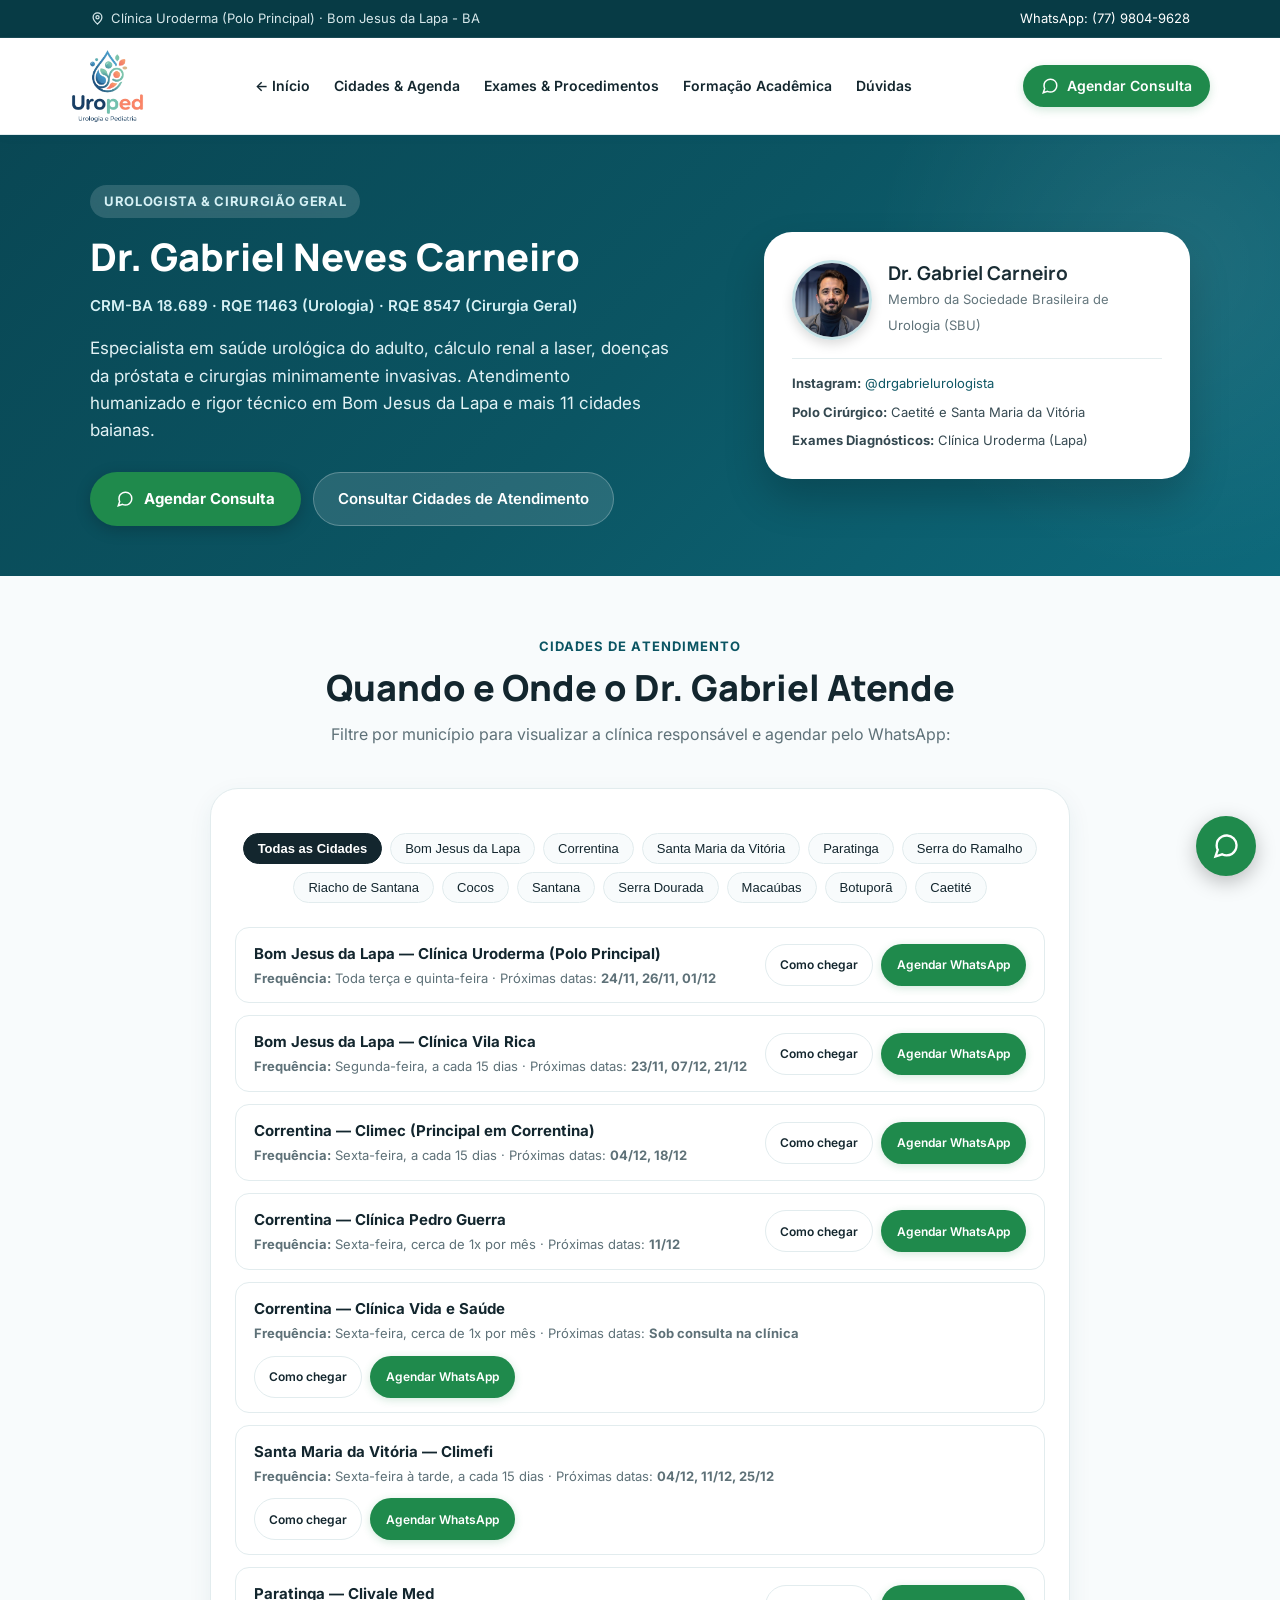
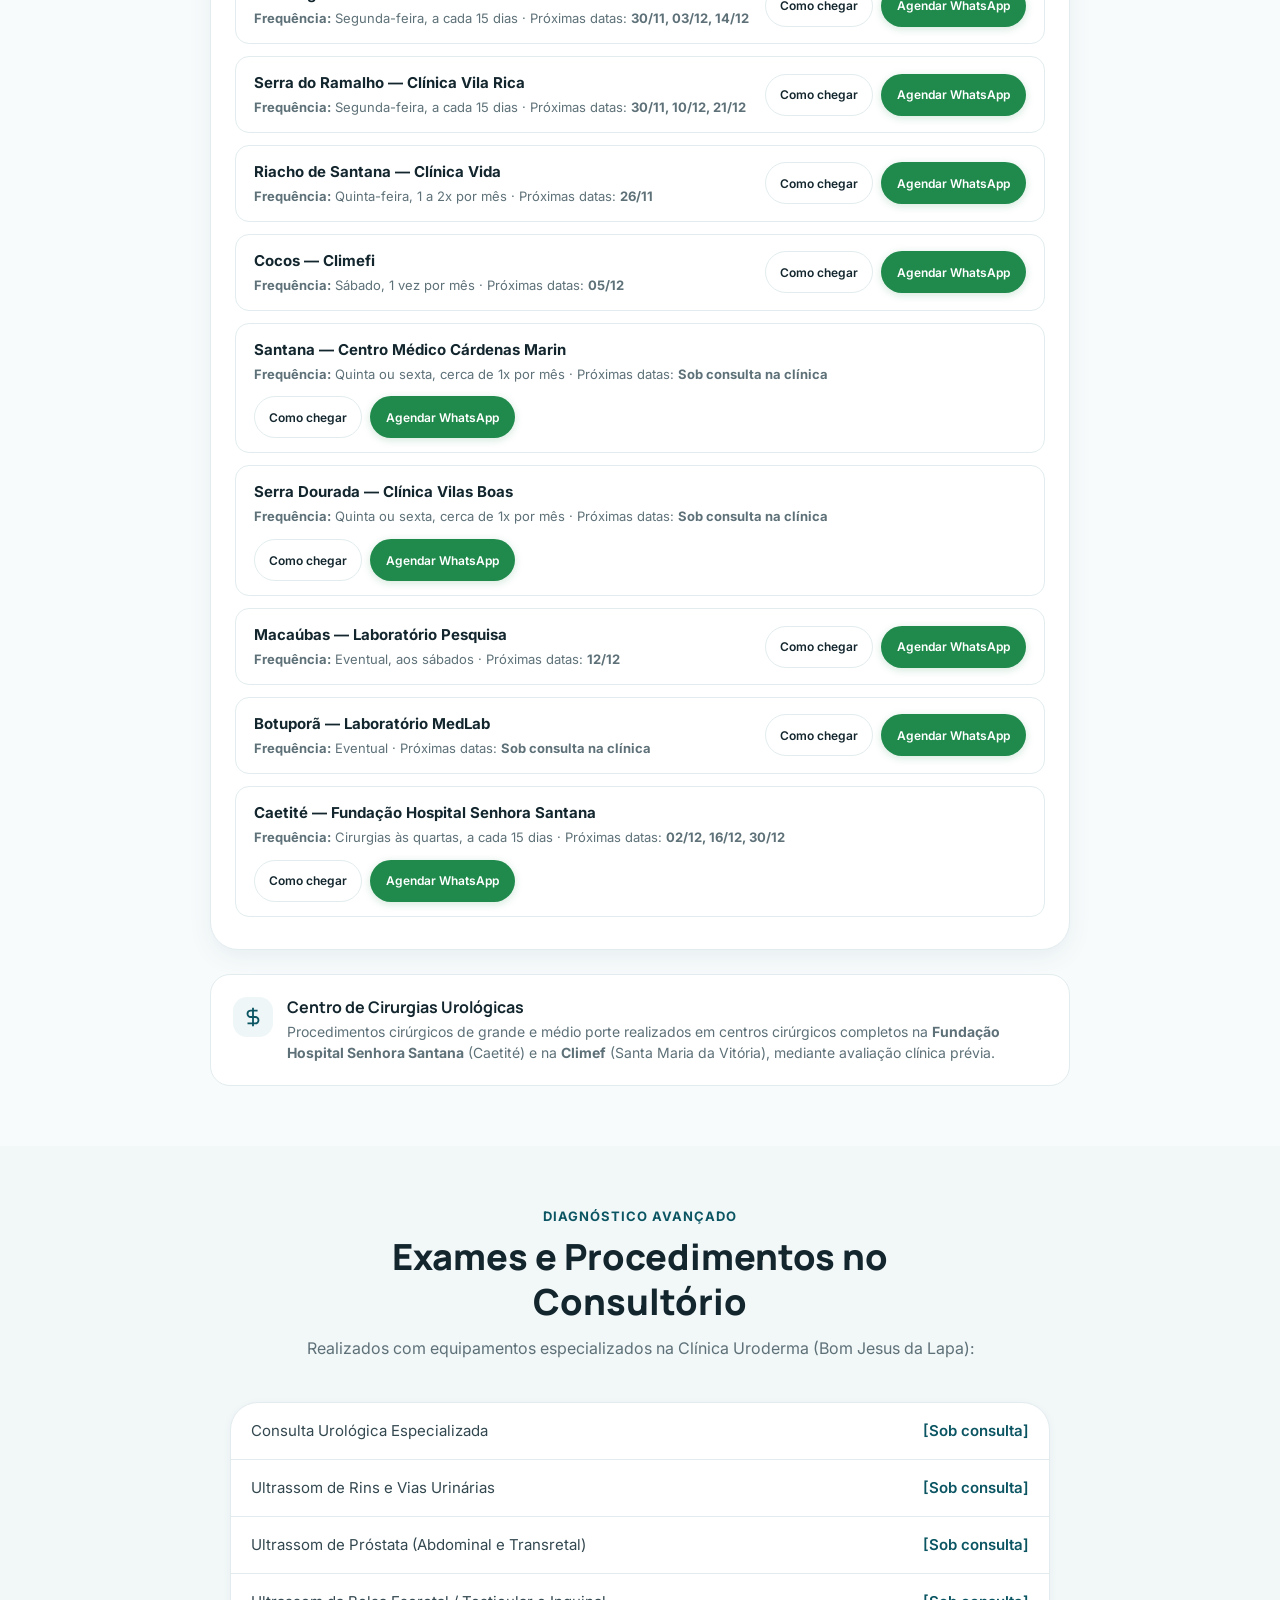
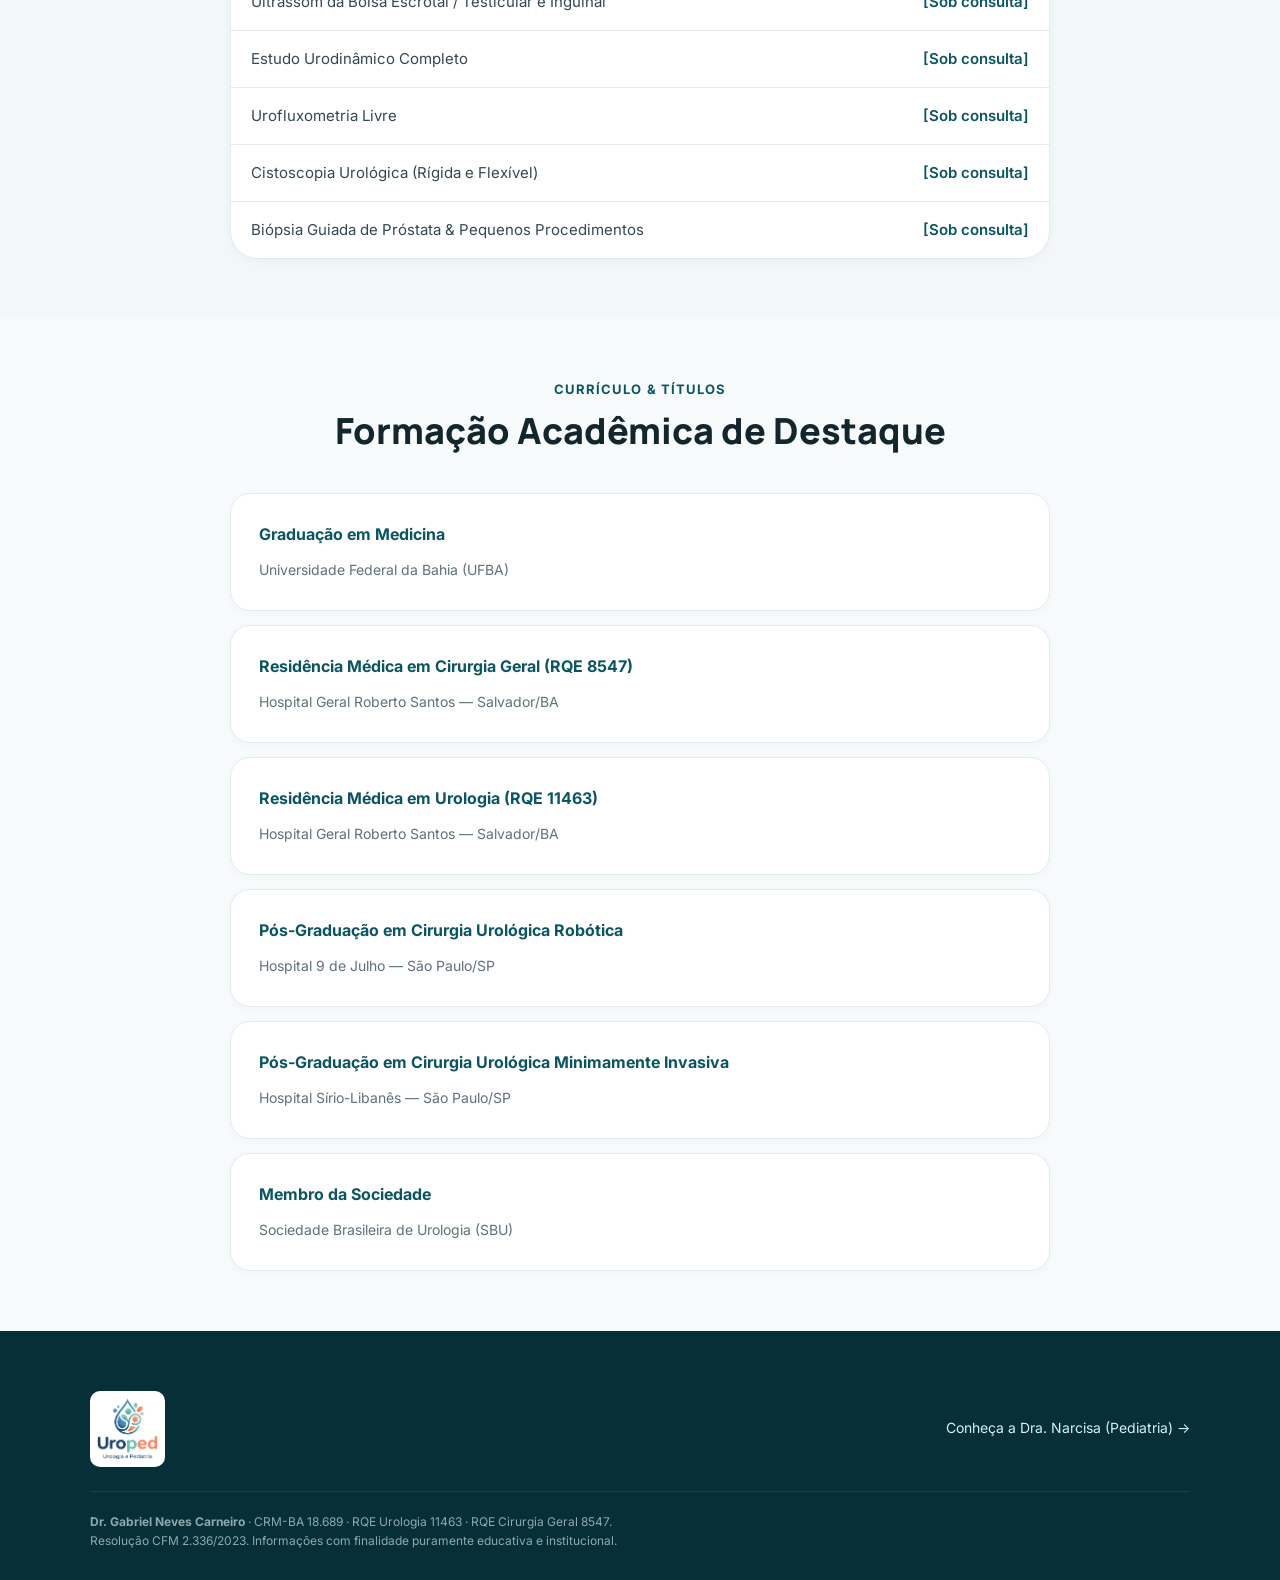
==== commit 3e2f4ba4: "Dados de valores, preparos, CRM, mapa e logos das clínicas" ====
--- a/gabriel.html
+++ b/gabriel.html
@@ -32,7 +32,7 @@
   <header class="main-header">
     <div class="container nav-content">
       <a href="index.html" class="brand-logo" aria-label="Voltar para início">
-        <img src="logos/uroped-logo.png" alt="Logomarca Uroped" class="brand-logo-img">
+        <img src="logos/uroped-logo-transparente.png" alt="Logomarca Uroped" class="brand-logo-img">
       </a>
 
       <nav class="nav-links">
@@ -212,7 +212,7 @@
   <footer class="footer-corporate">
     <div class="container">
       <div style="display: flex; justify-content: space-between; align-items: center; flex-wrap: wrap; gap: 14px; border-bottom: 1px solid rgba(255,255,255,0.08); padding-bottom: 24px;">
-        <a href="index.html"><img src="logos/uroped-logo.png" alt="Uroped Especialidades" style="height: 76px; border-radius: 10px; background: #fff; padding: 6px; display: block;"></a>
+        <a href="index.html"><img src="logos/uroped-logo-transparente.png" alt="Uroped Especialidades" style="height: 76px; border-radius: 10px; background: #fff; padding: 6px; display: block;"></a>
         <a href="narcisa.html" style="color: #D6F1F5;">Conheça a Dra. Narcisa (Pediatria) →</a>
       </div>
       <div class="footer-cfm-compliance" style="padding-top: 20px;">
@@ -232,20 +232,21 @@
 
 <script>
 const GABRIEL_DATA = [
-  { cidade: "Bom Jesus da Lapa", clinica: "Clínica Uroderma (Polo Principal)", wa: "557798049628", data: "[dd/mm] · [horário]", maps: "https://maps.google.com/?q=Clinica+Uroderma+Bom+Jesus+da+Lapa" },
-  { cidade: "Bom Jesus da Lapa", clinica: "Clínica Vila Rica", wa: "557791980895", data: "[dd/mm] · [horário]", maps: "https://maps.google.com/?q=Clinica+Vila+Rica+Bom+Jesus+da+Lapa" },
-  { cidade: "Correntina", clinica: "Climec (Principal em Correntina)", wa: "557798654077", data: "[dd/mm] · [horário]", maps: "https://maps.google.com/?q=Climec+Correntina" },
-  { cidade: "Correntina", clinica: "Clínica Pedro Guerra", wa: "557798455316", data: "[dd/mm] · [horário]", maps: "https://maps.google.com/?q=Clinica+Pedro+Guerra+Correntina" },
-  { cidade: "Correntina", clinica: "Clínica Vida e Saúde", wa: "557798444004", data: "[dd/mm] · [horário]", maps: "https://maps.google.com/?q=Clinica+Vida+e+Saude+Correntina" },
-  { cidade: "Santa Maria da Vitória", clinica: "Climef", wa: "557798413648", data: "[dd/mm] · [horário]", maps: "https://maps.google.com/?q=Climef+Santa+Maria+da+Vitoria" },
-  { cidade: "Paratinga", clinica: "Clivale", wa: "557799201219", data: "[dd/mm] · [horário]", maps: "https://maps.google.com/?q=Clivale+Paratinga" },
-  { cidade: "Serra do Ramalho", clinica: "Clínica Vila Rica", wa: "557791862121", data: "[dd/mm] · [horário]", maps: "https://maps.google.com/?q=Clinica+Vila+Rica+Serra+do+Ramalho" },
-  { cidade: "Riacho de Santana", clinica: "Clínica Vida", wa: "557799515049", data: "[dd/mm] · [horário]", maps: "https://maps.google.com/?q=Clinica+Vida+Riacho+de+Santana" },
-  { cidade: "Cocos", clinica: "Climef", wa: "557791538953", data: "[dd/mm] · [horário]", maps: "https://maps.google.com/?q=Climef+Cocos" },
-  { cidade: "Santana", clinica: "Centro Médico Cárdenas Marim", wa: "557798049628", data: "[dd/mm] · [horário]", maps: "https://maps.google.com/?q=Centro+Medico+Cardenas+Marim+Santana" },
-  { cidade: "Serra Dourada", clinica: "Clínica Vilas Boas", wa: "557798049628", data: "[dd/mm] · [horário]", maps: "https://maps.google.com/?q=Clinica+Vilas+Boas+Serra+Dourada" },
-  { cidade: "Macaúbas", clinica: "Laboratório Pesquisa", wa: "557799999495", data: "[dd/mm] · [horário]", maps: "https://maps.google.com/?q=Laboratorio+Pesquisa+Macaubas" },
-  { cidade: "Botuporã", clinica: "Laboratório MedLab", wa: "557798049628", data: "[dd/mm] · [horário]", maps: "https://maps.google.com/?q=Laboratorio+MedLab+Botupora" }
+  { cidade: "Bom Jesus da Lapa", clinica: "Clínica Uroderma (Polo Principal)", wa: "5577998049628", frequencia: "Toda terça e quinta-feira", data: "24/11, 26/11, 01/12", maps: "https://maps.google.com/?q=Av.+Agenor+de+Oliveira+Magalhaes+671+Bom+Jesus+da+Lapa" },
+  { cidade: "Bom Jesus da Lapa", clinica: "Clínica Vila Rica", wa: "5577991980895", frequencia: "Segunda-feira, a cada 15 dias", data: "23/11, 07/12, 21/12", maps: "https://maps.google.com/?q=Clinica+Vila+Rica+Bom+Jesus+da+Lapa" },
+  { cidade: "Correntina", clinica: "Climec (Principal em Correntina)", wa: "5577998654077", frequencia: "Sexta-feira, a cada 15 dias", data: "04/12, 18/12", maps: "https://maps.google.com/?q=Climec+Correntina" },
+  { cidade: "Correntina", clinica: "Clínica Pedro Guerra", wa: "5577998455316", frequencia: "Sexta-feira, cerca de 1x por mês", data: "11/12", maps: "https://maps.google.com/?q=Clinica+Pedro+Guerra+Correntina" },
+  { cidade: "Correntina", clinica: "Clínica Vida e Saúde", wa: "5577998444004", frequencia: "Sexta-feira, cerca de 1x por mês", data: "Sob consulta na clínica", maps: "https://maps.google.com/?q=Clinica+Vida+e+Saude+Correntina" },
+  { cidade: "Santa Maria da Vitória", clinica: "Climefi", wa: "5577998413648", frequencia: "Sexta-feira à tarde, a cada 15 dias", data: "04/12, 11/12, 25/12", maps: "https://maps.google.com/?q=Climef+Santa+Maria+da+Vitoria" },
+  { cidade: "Paratinga", clinica: "Clivale Med", wa: "5577999201219", frequencia: "Segunda-feira, a cada 15 dias", data: "30/11, 03/12, 14/12", maps: "https://maps.google.com/?q=Clivale+Paratinga" },
+  { cidade: "Serra do Ramalho", clinica: "Clínica Vila Rica", wa: "5577991862121", frequencia: "Segunda-feira, a cada 15 dias", data: "30/11, 10/12, 21/12", maps: "https://maps.google.com/?q=Clinica+Vila+Rica+Serra+do+Ramalho" },
+  { cidade: "Riacho de Santana", clinica: "Clínica Vida", wa: "5577999515049", frequencia: "Quinta-feira, 1 a 2x por mês", data: "26/11", maps: "https://maps.google.com/?q=Clinica+Vida+Riacho+de+Santana" },
+  { cidade: "Cocos", clinica: "Climefi", wa: "5577991538953", frequencia: "Sábado, 1 vez por mês", data: "05/12", maps: "https://maps.google.com/?q=Climef+Cocos" },
+  { cidade: "Santana", clinica: "Centro Médico Cárdenas Marin", wa: "557781428514", frequencia: "Quinta ou sexta, cerca de 1x por mês", data: "Sob consulta na clínica", maps: "https://maps.google.com/?q=Centro+Medico+Cardenas+Marim+Santana" },
+  { cidade: "Serra Dourada", clinica: "Clínica Vilas Boas", wa: "557791621963", frequencia: "Quinta ou sexta, cerca de 1x por mês", data: "Sob consulta na clínica", maps: "https://maps.google.com/?q=Clinica+Vilas+Boas+Serra+Dourada" },
+  { cidade: "Macaúbas", clinica: "Laboratório Pesquisa", wa: "5577999999495", frequencia: "Eventual, aos sábados", data: "12/12", maps: "https://maps.google.com/?q=Laboratorio+Pesquisa+Macaubas" },
+  { cidade: "Botuporã", clinica: "Laboratório MedLab", wa: "5577991713384", frequencia: "Eventual", data: "Sob consulta na clínica", maps: "https://maps.google.com/?q=Laboratorio+MedLab+Botupora" },
+  { cidade: "Caetité", clinica: "Fundação Hospital Senhora Santana", wa: "5577999418816", frequencia: "Cirurgias às quartas, a cada 15 dias", data: "02/12, 16/12, 30/12", maps: "https://maps.google.com/?q=Hospital+Senhora+Santana+Caetite" }
 ];
 
 let gabrielCity = "todas";
@@ -283,7 +284,10 @@
     row.innerHTML = `
       <div>
         <div style="font-weight: 700; font-size: 15px; color: var(--text-title);">${item.cidade} — ${item.clinica}</div>
-        <div style="font-size: 13px; color: var(--text-muted); margin-top: 2px;">Próximo atendimento: <strong>${item.data}</strong></div>
+        <div style="font-size: 13px; color: var(--text-muted); margin-top: 2px;">
+          <span><strong>Frequência:</strong> ${item.frequencia}</span> · 
+          <span>Próximas datas: <strong>${item.data}</strong></span>
+        </div>
       </div>
       <div style="display: flex; gap: 8px;">
         <a href="${item.maps}" target="_blank" rel="noopener" class="btn-unit-maps" style="padding: 0 14px; font-size: 12px;">Como chegar</a>
--- a/css/style.css
+++ b/css/style.css
@@ -919,6 +919,17 @@
   flex-grow: 1;
 }
 
+.clinic-card-logo {
+  width: 52px;
+  height: 52px;
+  object-fit: cover;
+  border-radius: var(--radius-md);
+  border: 1px solid var(--border-light);
+  box-shadow: 0 2px 6px rgba(0,0,0,0.04);
+  flex-shrink: 0;
+  background: #FFFFFF;
+}
+
 .unit-clinic-title {
   font-size: 18px;
   font-weight: 700;
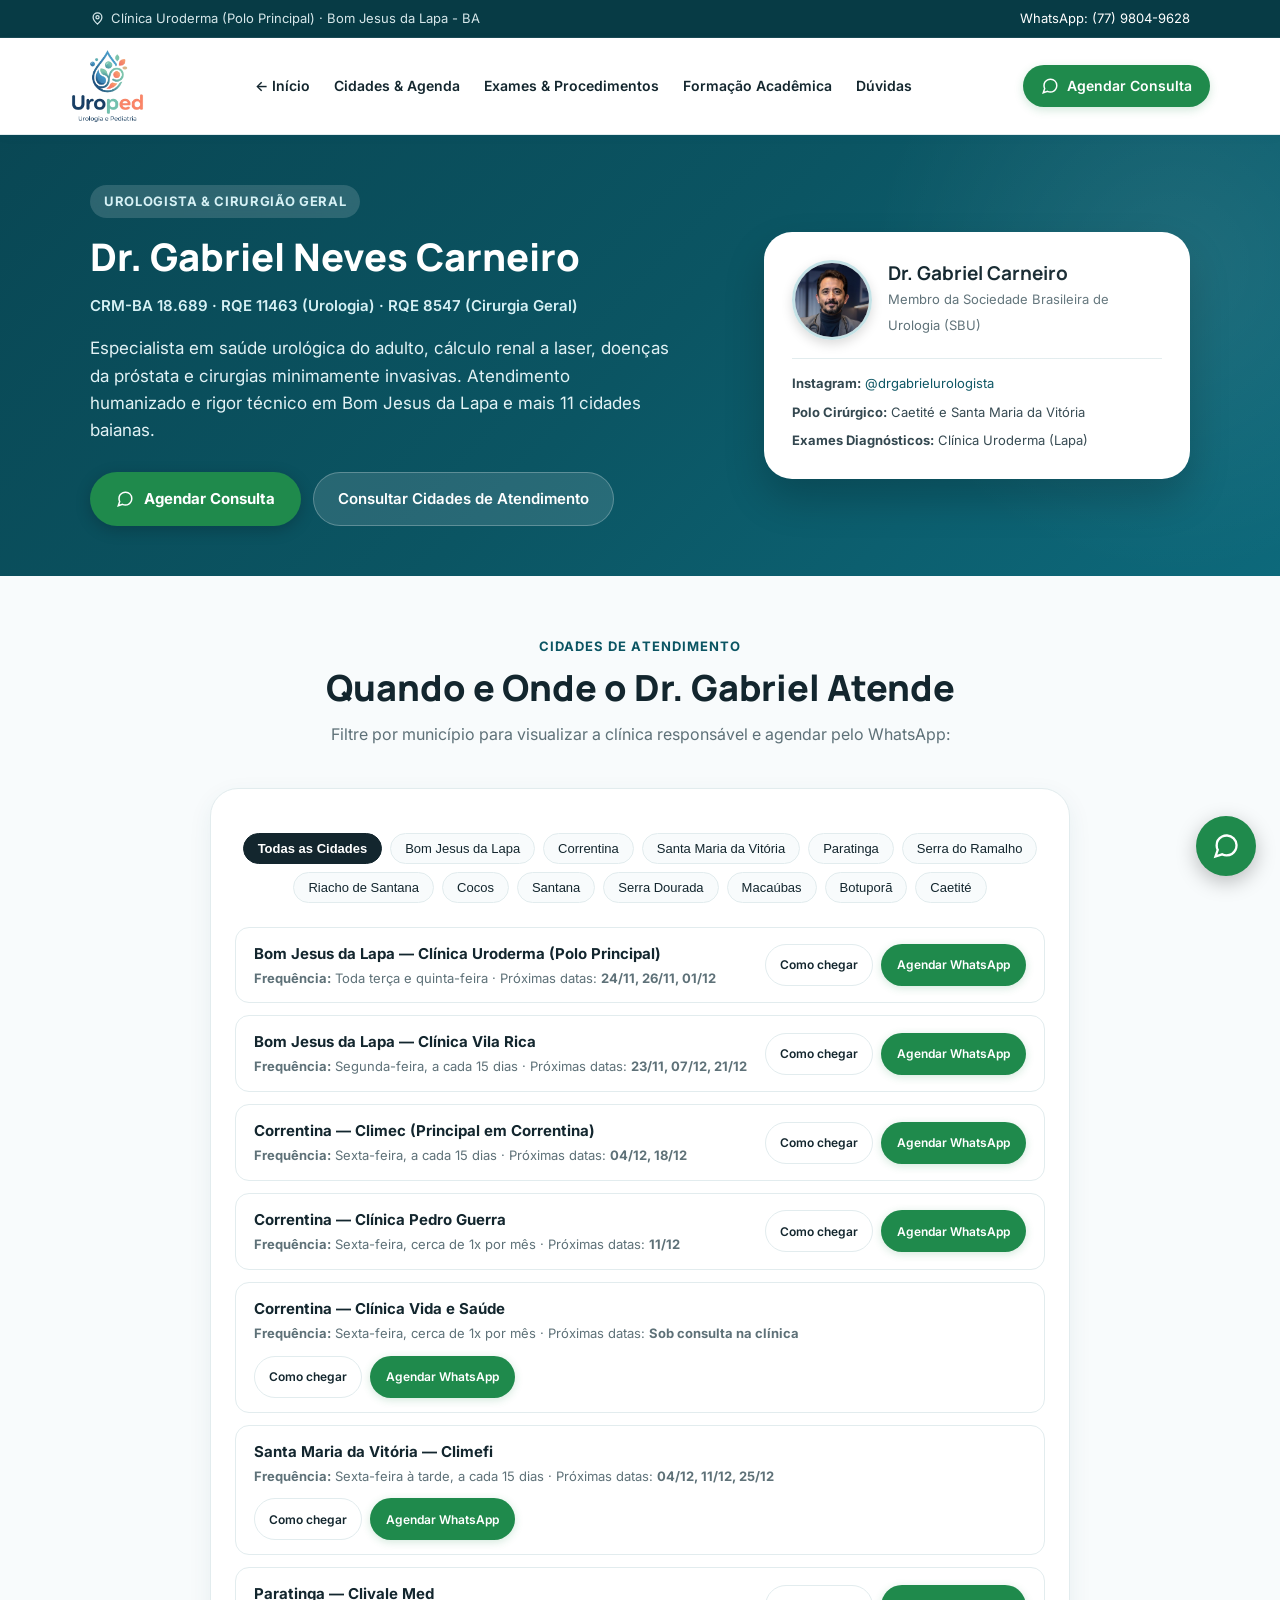
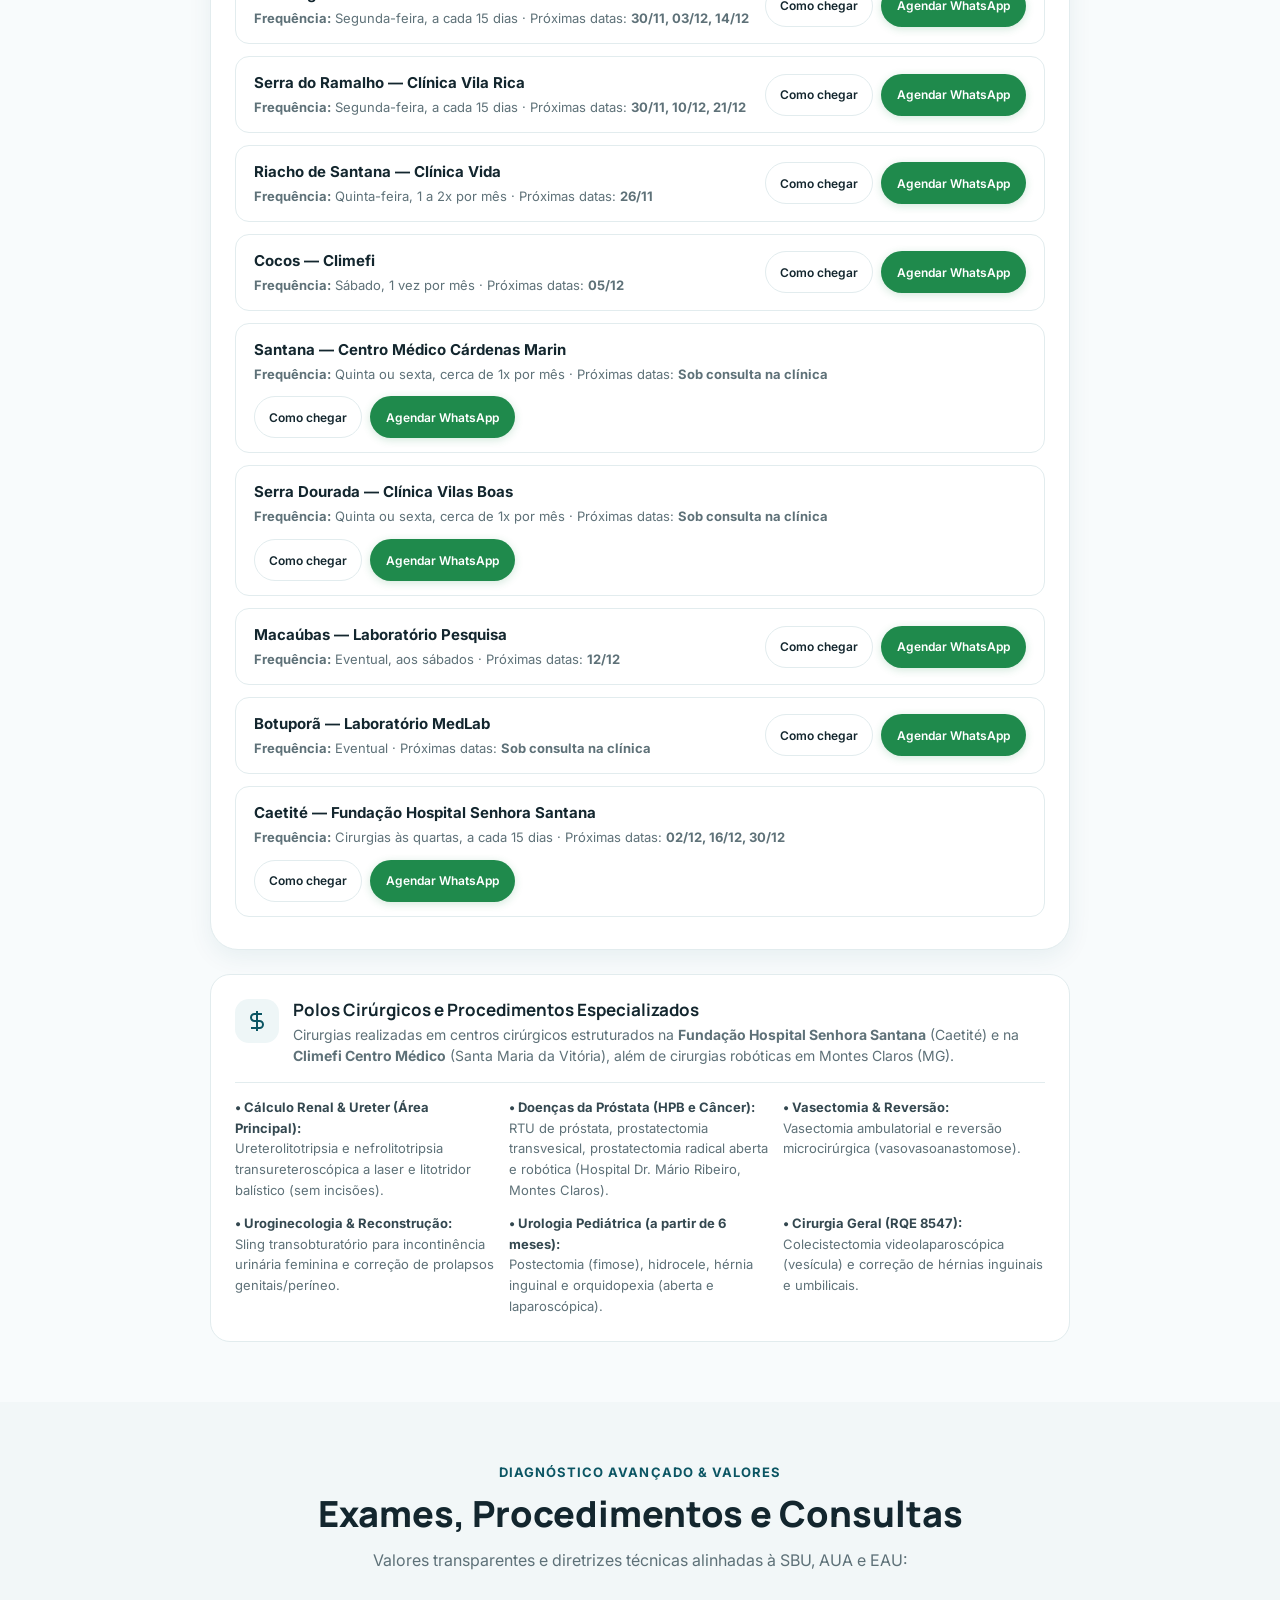
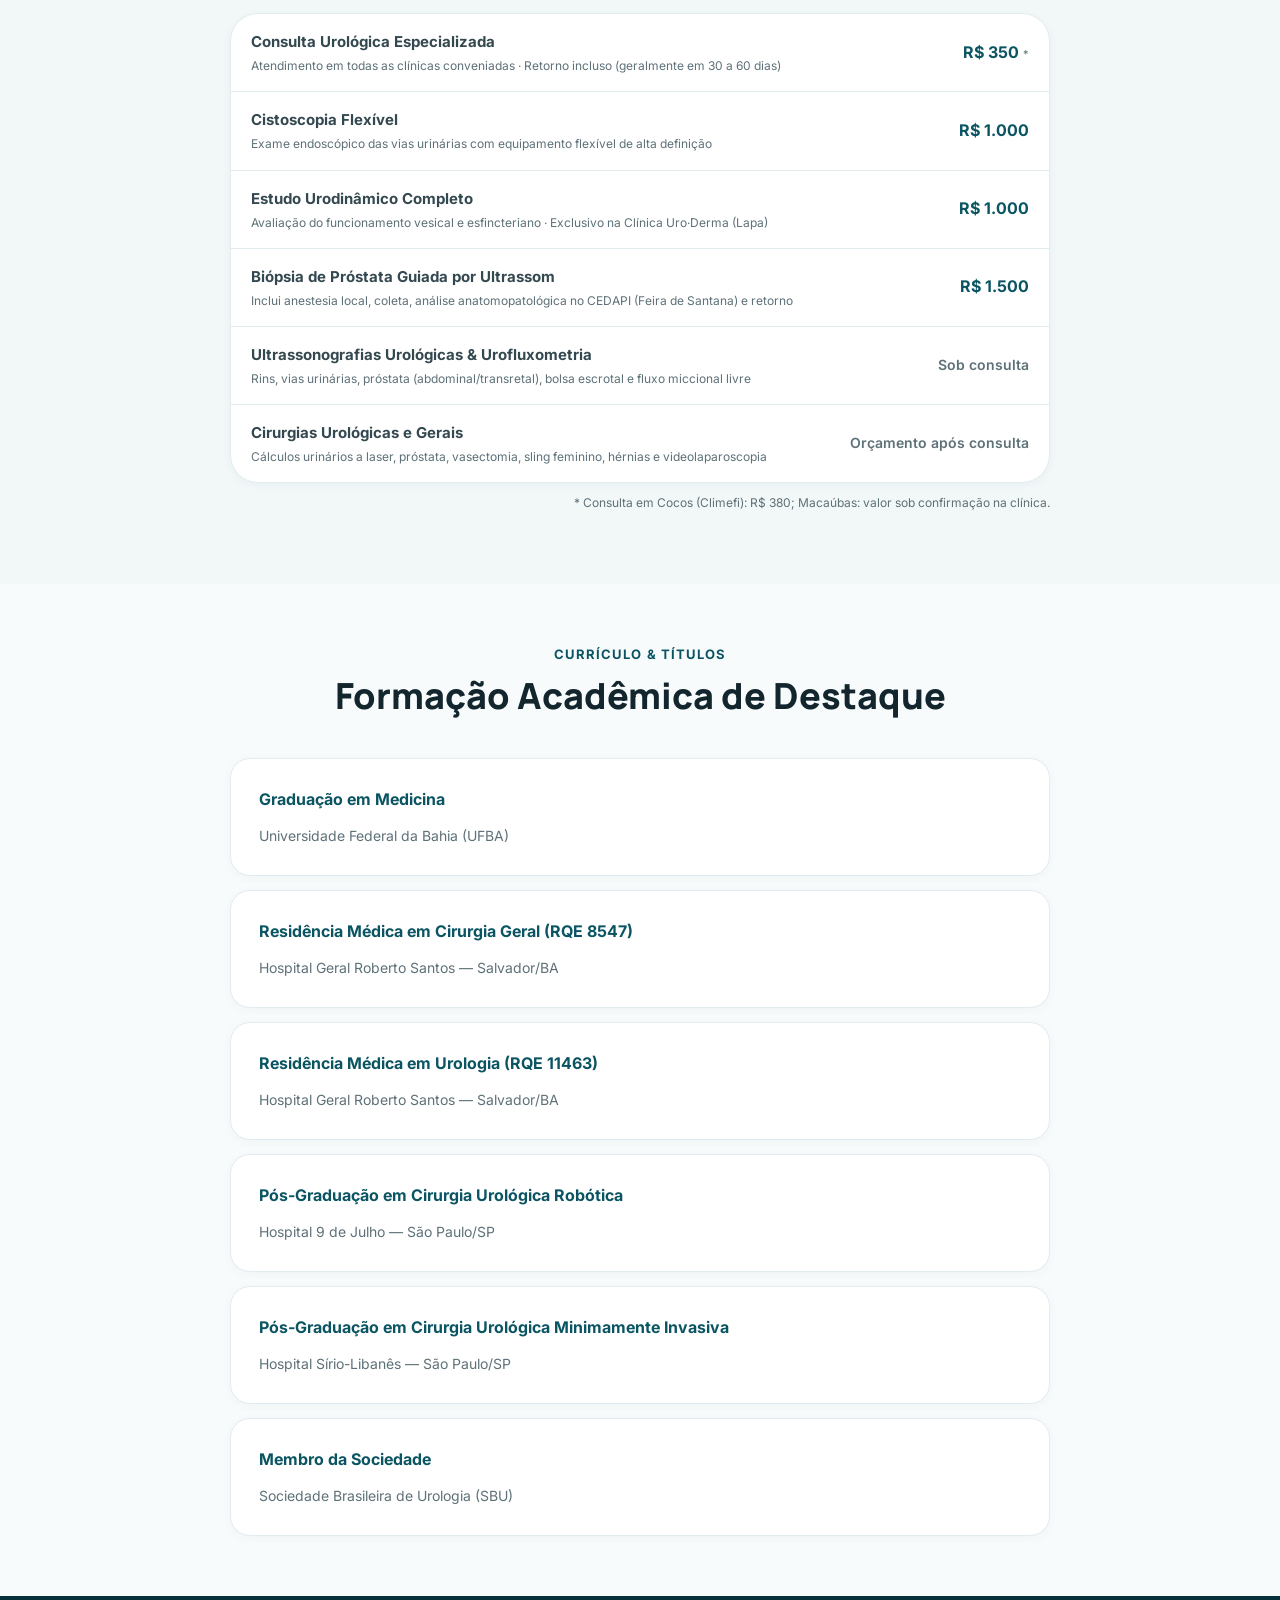
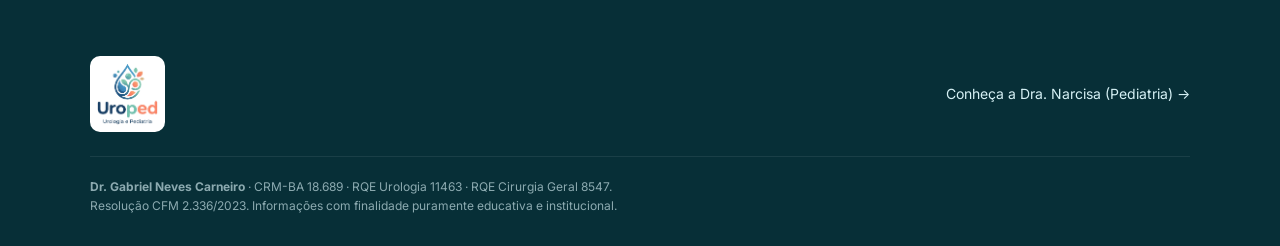
==== commit 26f62930: "Exibe logos das clínicas nos cards/modal e atualiza valores/polos cirúrgicos em gabriel.html" ====
--- a/gabriel.html
+++ b/gabriel.html
@@ -108,66 +108,106 @@
         <div id="gabriel-agenda-rows" style="display: flex; flex-direction: column; gap: 12px;"></div>
       </div>
 
-      <!-- Alerta de Cirurgias -->
-      <div style="max-width: 860px; margin: 24px auto 0; background: var(--bg-white); border-radius: var(--radius-lg); padding: 22px; border: 1px solid var(--border-light); display: flex; align-items: flex-start; gap: 14px;">
-        <div style="width: 40px; height: 40px; border-radius: var(--radius-md); background: var(--primary-light); color: var(--primary); display: flex; align-items: center; justify-content: center; flex-shrink: 0;">
-          <svg width="22" height="22" viewBox="0 0 24 24" fill="none" stroke="currentColor" stroke-width="2">
-            <path d="M12 2v20M17 5H9.5a3.5 3.5 0 0 0 0 7h5a3.5 3.5 0 0 1 0 7H6"/>
-          </svg>
-        </div>
-        <div>
-          <h4 style="margin: 0 0 4px; font-size: 16px;">Centro de Cirurgias Urológicas</h4>
-          <p style="margin: 0; font-size: 14px; color: var(--text-muted); line-height: 1.5;">
-            Procedimentos cirúrgicos de grande e médio porte realizados em centros cirúrgicos completos na <strong>Fundação Hospital Senhora Santana</strong> (Caetité) e na <strong>Climef</strong> (Santa Maria da Vitória), mediante avaliação clínica prévia.
-          </p>
+      <!-- Destaque Cirúrgico e Polos Hospitalares -->
+      <div style="max-width: 860px; margin: 24px auto 0; background: var(--bg-white); border-radius: var(--radius-lg); padding: 24px; border: 1px solid var(--border-light); display: flex; flex-direction: column; gap: 16px;">
+        <div style="display: flex; align-items: flex-start; gap: 14px;">
+          <div style="width: 44px; height: 44px; border-radius: var(--radius-md); background: var(--primary-light); color: var(--primary); display: flex; align-items: center; justify-content: center; flex-shrink: 0;">
+            <svg width="24" height="24" viewBox="0 0 24 24" fill="none" stroke="currentColor" stroke-width="2">
+              <path d="M12 2v20M17 5H9.5a3.5 3.5 0 0 0 0 7h5a3.5 3.5 0 0 1 0 7H6"/>
+            </svg>
+          </div>
+          <div>
+            <h4 style="margin: 0 0 4px; font-size: 17px; color: var(--text-title);">Polos Cirúrgicos e Procedimentos Especializados</h4>
+            <p style="margin: 0; font-size: 14px; color: var(--text-muted); line-height: 1.5;">
+              Cirurgias realizadas em centros cirúrgicos estruturados na <strong>Fundação Hospital Senhora Santana</strong> (Caetité) e na <strong>Climefi Centro Médico</strong> (Santa Maria da Vitória), além de cirurgias robóticas em Montes Claros (MG).
+            </p>
+          </div>
+        </div>
+
+        <div style="display: grid; grid-template-columns: repeat(auto-fit, minmax(260px, 1fr)); gap: 12px; font-size: 13px; color: var(--text-body); border-top: 1px solid var(--border-light); padding-top: 14px;">
+          <div>
+            <strong>• Cálculo Renal & Ureter (Área Principal):</strong><br>
+            <span style="color: var(--text-muted);">Ureterolitotripsia e nefrolitotripsia transureteroscópica a laser e litotridor balístico (sem incisões).</span>
+          </div>
+          <div>
+            <strong>• Doenças da Próstata (HPB e Câncer):</strong><br>
+            <span style="color: var(--text-muted);">RTU de próstata, prostatectomia transvesical, prostatectomia radical aberta e robótica (Hospital Dr. Mário Ribeiro, Montes Claros).</span>
+          </div>
+          <div>
+            <strong>• Vasectomia & Reversão:</strong><br>
+            <span style="color: var(--text-muted);">Vasectomia ambulatorial e reversão microcirúrgica (vasovasoanastomose).</span>
+          </div>
+          <div>
+            <strong>• Uroginecologia & Reconstrução:</strong><br>
+            <span style="color: var(--text-muted);">Sling transobturatório para incontinência urinária feminina e correção de prolapsos genitais/períneo.</span>
+          </div>
+          <div>
+            <strong>• Urologia Pediátrica (a partir de 6 meses):</strong><br>
+            <span style="color: var(--text-muted);">Postectomia (fimose), hidrocele, hérnia inguinal e orquidopexia (aberta e laparoscópica).</span>
+          </div>
+          <div>
+            <strong>• Cirurgia Geral (RQE 8547):</strong><br>
+            <span style="color: var(--text-muted);">Colecistectomia videolaparoscópica (vesícula) e correção de hérnias inguinais e umbilicais.</span>
+          </div>
         </div>
       </div>
     </div>
   </section>
 
-  <!-- Exames e Procedimentos na Uroderma -->
+  <!-- Exames e Procedimentos -->
   <section id="procedimentos" class="section-pad-alt">
     <div class="container" style="max-width: 860px;">
       <div class="section-header-center">
-        <span class="section-pretitle">Diagnóstico Avançado</span>
-        <h2 class="section-main-title">Exames e Procedimentos no Consultório</h2>
-        <p class="section-subtitle">Realizados com equipamentos especializados na Clínica Uroderma (Bom Jesus da Lapa):</p>
+        <span class="section-pretitle">Diagnóstico Avançado & Valores</span>
+        <h2 class="section-main-title">Exames, Procedimentos e Consultas</h2>
+        <p class="section-subtitle">Valores transparentes e diretrizes técnicas alinhadas à SBU, AUA e EAU:</p>
       </div>
 
       <div style="background: var(--bg-white); border-radius: var(--radius-xl); overflow: hidden; border: 1px solid var(--border-light); box-shadow: var(--shadow-subtle);">
-        <div style="display: flex; justify-content: space-between; padding: 16px 20px; border-bottom: 1px solid var(--border-light); font-size: 15px;">
-          <span>Consulta Urológica Especializada</span>
-          <span style="font-weight: 600; color: var(--primary);">[Sob consulta]</span>
-        </div>
-        <div style="display: flex; justify-content: space-between; padding: 16px 20px; border-bottom: 1px solid var(--border-light); font-size: 15px;">
-          <span>Ultrassom de Rins e Vias Urinárias</span>
-          <span style="font-weight: 600; color: var(--primary);">[Sob consulta]</span>
-        </div>
-        <div style="display: flex; justify-content: space-between; padding: 16px 20px; border-bottom: 1px solid var(--border-light); font-size: 15px;">
-          <span>Ultrassom de Próstata (Abdominal e Transretal)</span>
-          <span style="font-weight: 600; color: var(--primary);">[Sob consulta]</span>
-        </div>
-        <div style="display: flex; justify-content: space-between; padding: 16px 20px; border-bottom: 1px solid var(--border-light); font-size: 15px;">
-          <span>Ultrassom da Bolsa Escrotal / Testicular e Inguinal</span>
-          <span style="font-weight: 600; color: var(--primary);">[Sob consulta]</span>
-        </div>
-        <div style="display: flex; justify-content: space-between; padding: 16px 20px; border-bottom: 1px solid var(--border-light); font-size: 15px;">
-          <span>Estudo Urodinâmico Completo</span>
-          <span style="font-weight: 600; color: var(--primary);">[Sob consulta]</span>
-        </div>
-        <div style="display: flex; justify-content: space-between; padding: 16px 20px; border-bottom: 1px solid var(--border-light); font-size: 15px;">
-          <span>Urofluxometria Livre</span>
-          <span style="font-weight: 600; color: var(--primary);">[Sob consulta]</span>
-        </div>
-        <div style="display: flex; justify-content: space-between; padding: 16px 20px; border-bottom: 1px solid var(--border-light); font-size: 15px;">
-          <span>Cistoscopia Urológica (Rígida e Flexível)</span>
-          <span style="font-weight: 600; color: var(--primary);">[Sob consulta]</span>
-        </div>
-        <div style="display: flex; justify-content: space-between; padding: 16px 20px; font-size: 15px;">
-          <span>Biópsia Guiada de Próstata & Pequenos Procedimentos</span>
-          <span style="font-weight: 600; color: var(--primary);">[Sob consulta]</span>
-        </div>
-      </div>
+        <div style="display: flex; justify-content: space-between; align-items: center; padding: 16px 20px; border-bottom: 1px solid var(--border-light); font-size: 15px;">
+          <div>
+            <strong>Consulta Urológica Especializada</strong>
+            <div style="font-size: 12px; color: var(--text-muted); margin-top: 2px;">Atendimento em todas as clínicas conveniadas · Retorno incluso (geralmente em 30 a 60 dias)</div>
+          </div>
+          <span style="font-weight: 700; color: var(--primary); font-size: 16px; white-space: nowrap;">R$ 350 <span style="font-size: 11px; font-weight: normal; color: var(--text-muted);">*</span></span>
+        </div>
+        <div style="display: flex; justify-content: space-between; align-items: center; padding: 16px 20px; border-bottom: 1px solid var(--border-light); font-size: 15px;">
+          <div>
+            <strong>Cistoscopia Flexível</strong>
+            <div style="font-size: 12px; color: var(--text-muted); margin-top: 2px;">Exame endoscópico das vias urinárias com equipamento flexível de alta definição</div>
+          </div>
+          <span style="font-weight: 700; color: var(--primary); font-size: 16px; white-space: nowrap;">R$ 1.000</span>
+        </div>
+        <div style="display: flex; justify-content: space-between; align-items: center; padding: 16px 20px; border-bottom: 1px solid var(--border-light); font-size: 15px;">
+          <div>
+            <strong>Estudo Urodinâmico Completo</strong>
+            <div style="font-size: 12px; color: var(--text-muted); margin-top: 2px;">Avaliação do funcionamento vesical e esfincteriano · Exclusivo na Clínica Uro·Derma (Lapa)</div>
+          </div>
+          <span style="font-weight: 700; color: var(--primary); font-size: 16px; white-space: nowrap;">R$ 1.000</span>
+        </div>
+        <div style="display: flex; justify-content: space-between; align-items: center; padding: 16px 20px; border-bottom: 1px solid var(--border-light); font-size: 15px;">
+          <div>
+            <strong>Biópsia de Próstata Guiada por Ultrassom</strong>
+            <div style="font-size: 12px; color: var(--text-muted); margin-top: 2px;">Inclui anestesia local, coleta, análise anatomopatológica no CEDAPI (Feira de Santana) e retorno</div>
+          </div>
+          <span style="font-weight: 700; color: var(--primary); font-size: 16px; white-space: nowrap;">R$ 1.500</span>
+        </div>
+        <div style="display: flex; justify-content: space-between; align-items: center; padding: 16px 20px; border-bottom: 1px solid var(--border-light); font-size: 15px;">
+          <div>
+            <strong>Ultrassonografias Urológicas & Urofluxometria</strong>
+            <div style="font-size: 12px; color: var(--text-muted); margin-top: 2px;">Rins, vias urinárias, próstata (abdominal/transretal), bolsa escrotal e fluxo miccional livre</div>
+          </div>
+          <span style="font-weight: 600; color: var(--text-muted); font-size: 14px;">Sob consulta</span>
+        </div>
+        <div style="display: flex; justify-content: space-between; align-items: center; padding: 16px 20px; font-size: 15px;">
+          <div>
+            <strong>Cirurgias Urológicas e Gerais</strong>
+            <div style="font-size: 12px; color: var(--text-muted); margin-top: 2px;">Cálculos urinários a laser, próstata, vasectomia, sling feminino, hérnias e videolaparoscopia</div>
+          </div>
+          <span style="font-weight: 600; color: var(--text-muted); font-size: 14px;">Orçamento após consulta</span>
+        </div>
+      </div>
+      <p style="font-size: 12px; color: var(--text-muted); margin-top: 10px; text-align: right;">* Consulta em Cocos (Climefi): R$ 380; Macaúbas: valor sob confirmação na clínica.</p>
     </div>
   </section>
 
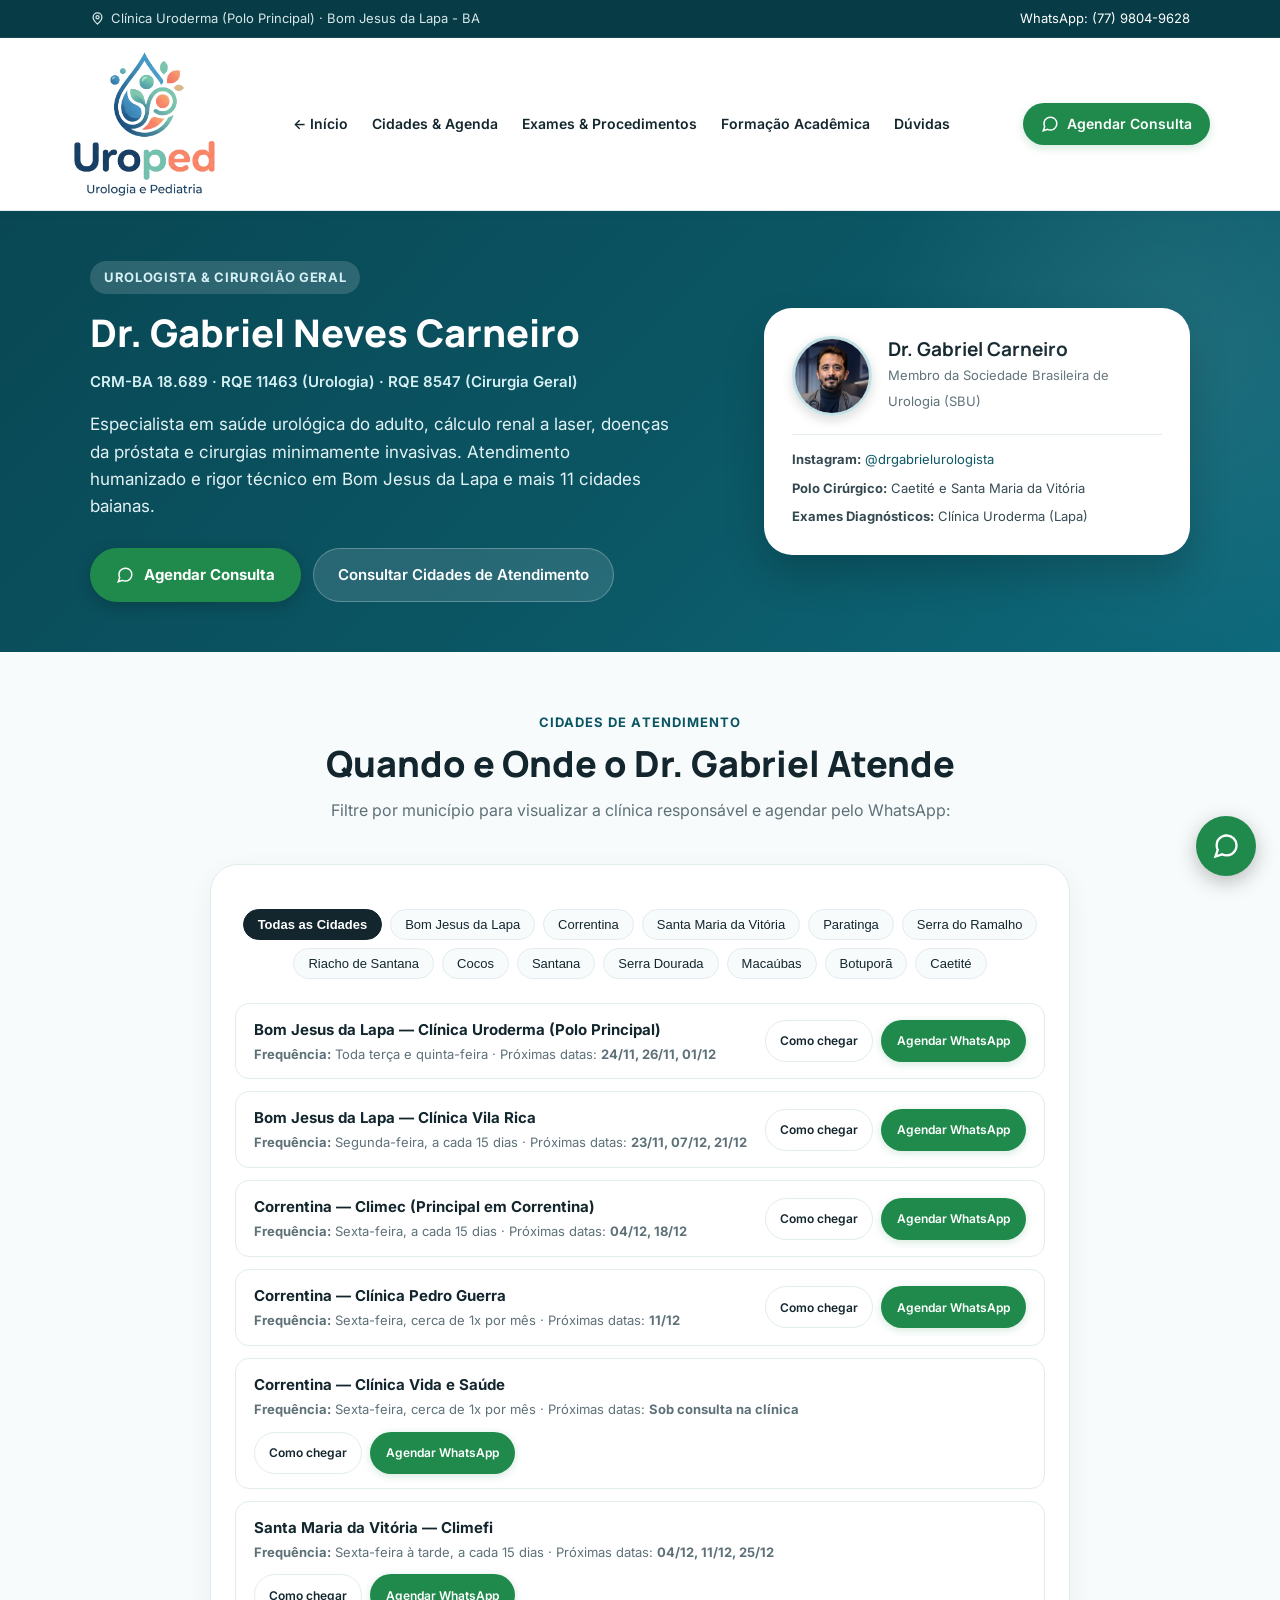
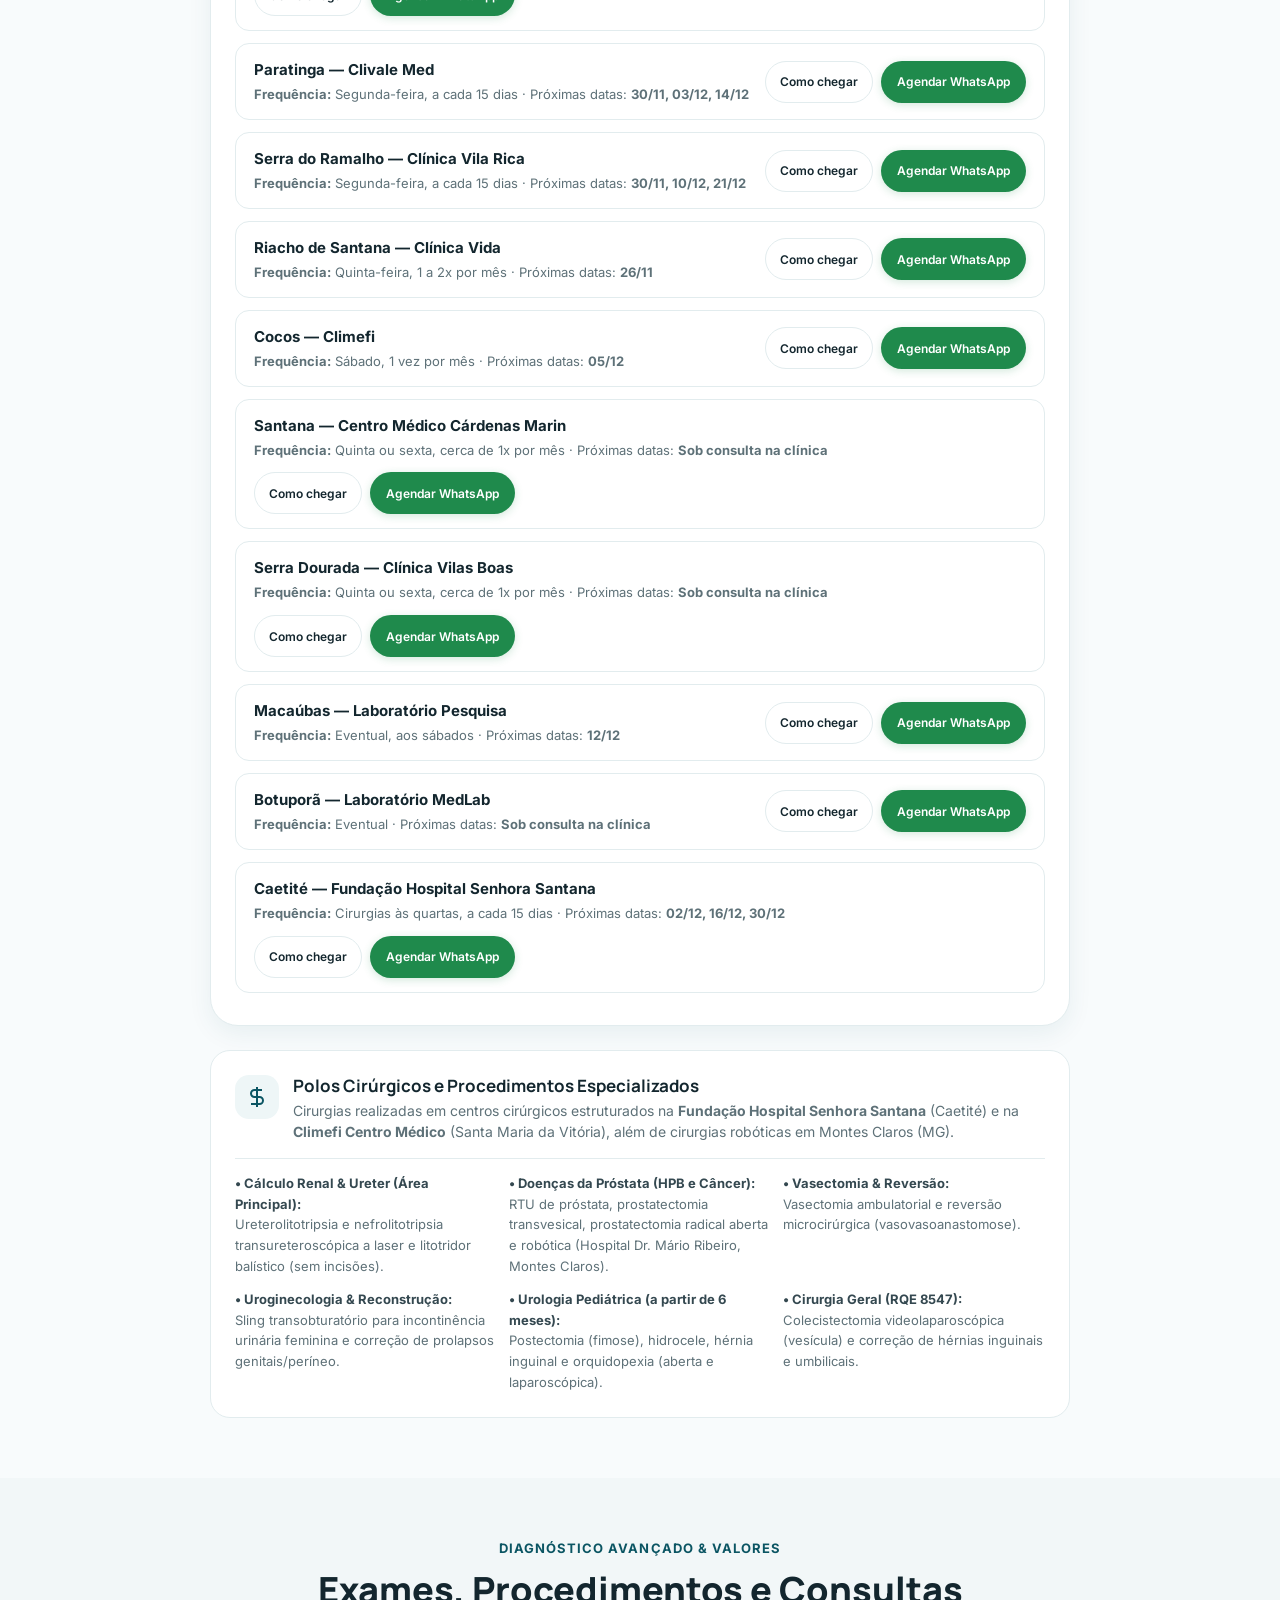
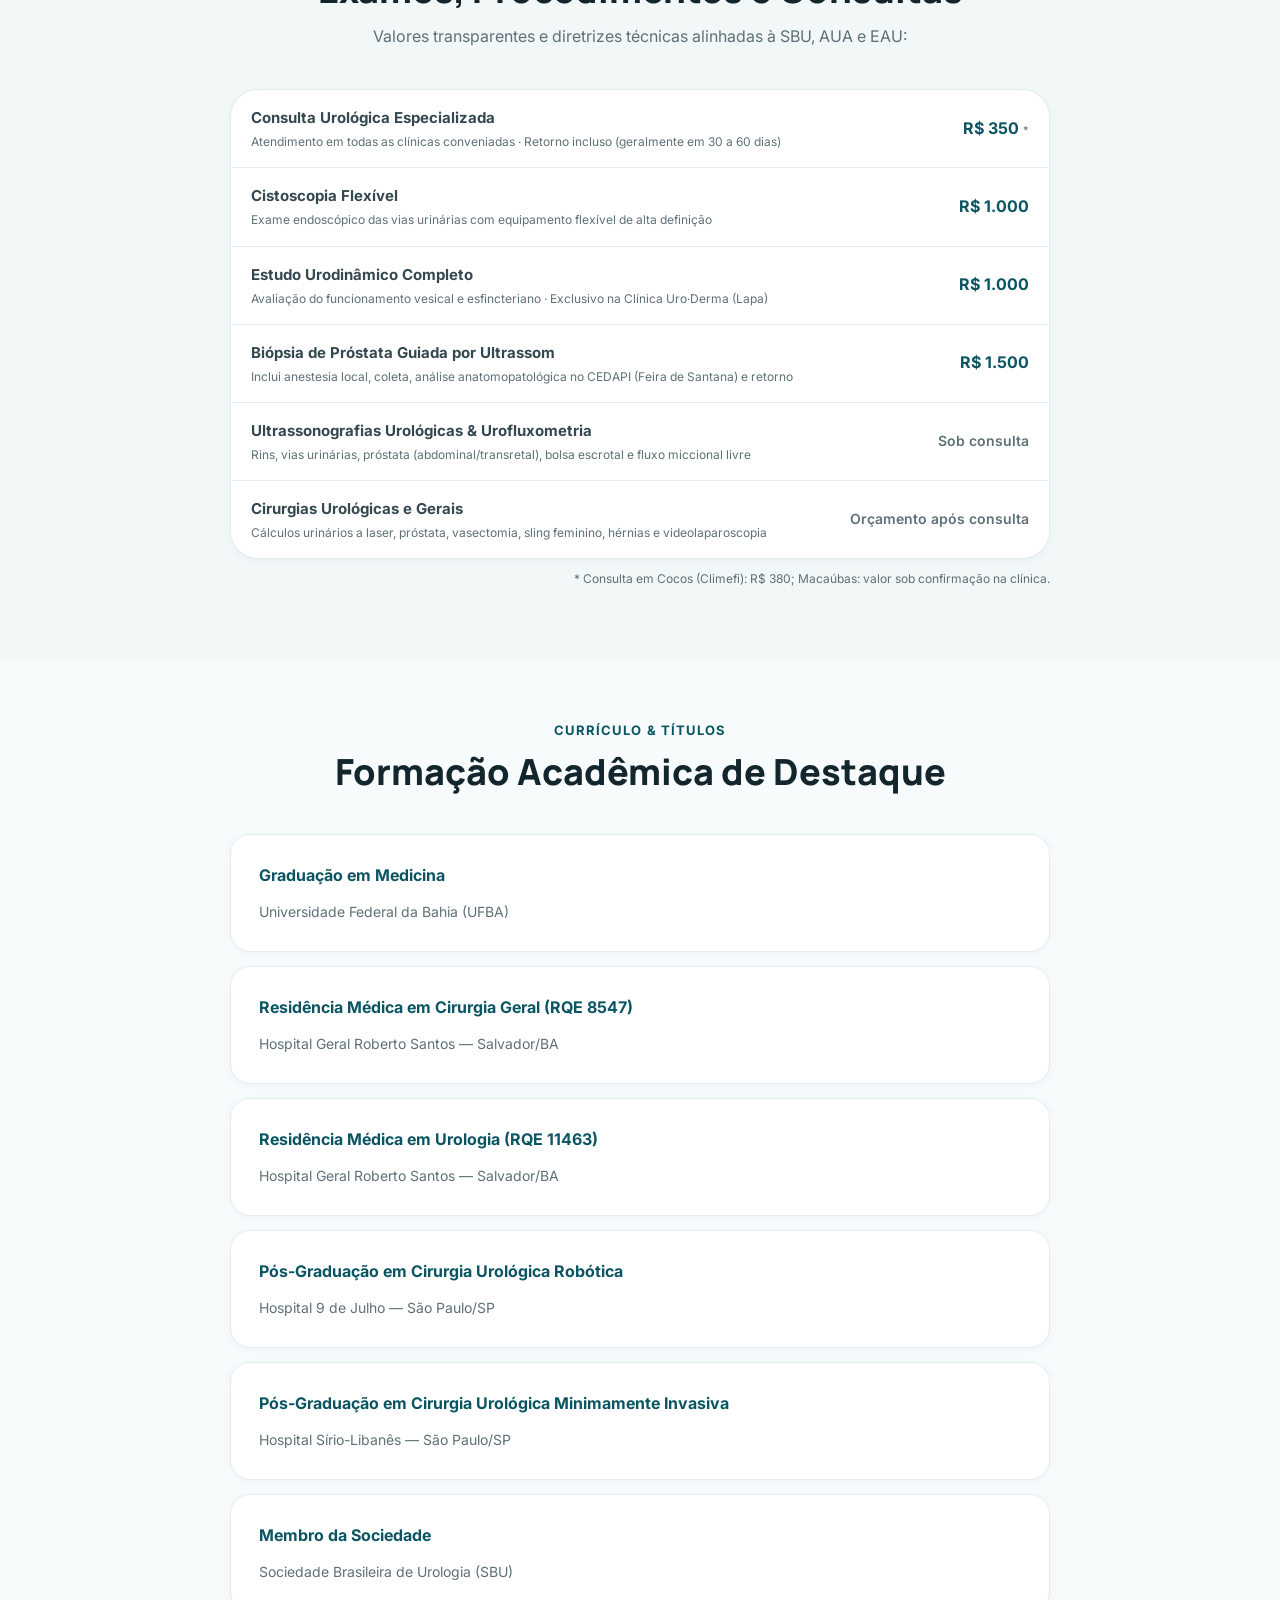
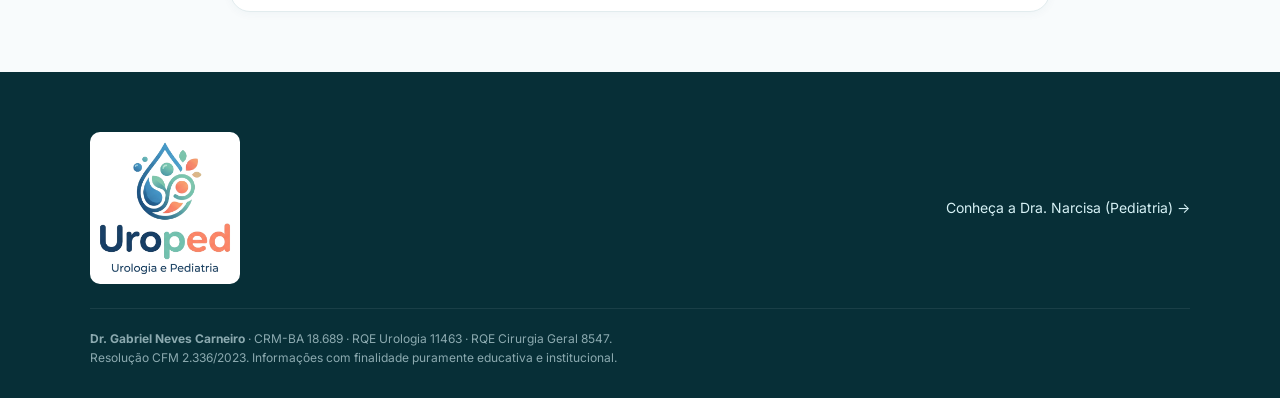
==== commit 4651800a: "Logo da Uroped 2x maior" ====
--- a/gabriel.html
+++ b/gabriel.html
@@ -252,7 +252,7 @@
   <footer class="footer-corporate">
     <div class="container">
       <div style="display: flex; justify-content: space-between; align-items: center; flex-wrap: wrap; gap: 14px; border-bottom: 1px solid rgba(255,255,255,0.08); padding-bottom: 24px;">
-        <a href="index.html"><img src="logos/uroped-logo-transparente.png" alt="Uroped Especialidades" style="height: 76px; border-radius: 10px; background: #fff; padding: 6px; display: block;"></a>
+        <a href="index.html"><img src="logos/uroped-logo-transparente.png" alt="Uroped Especialidades" style="height: 152px; border-radius: 10px; background: #fff; padding: 6px; display: block;"></a>
         <a href="narcisa.html" style="color: #D6F1F5;">Conheça a Dra. Narcisa (Pediatria) →</a>
       </div>
       <div class="footer-cfm-compliance" style="padding-top: 20px;">
--- a/css/style.css
+++ b/css/style.css
@@ -136,7 +136,7 @@
   display: flex;
   justify-content: space-between;
   align-items: center;
-  min-height: 94px;
+  min-height: 170px;
   padding: 10px 0;
 }
 
@@ -148,7 +148,7 @@
 }
 
 .brand-logo-img {
-  height: 76px;
+  height: 152px;
   width: auto;
   max-width: 100%;
   object-fit: contain;
@@ -163,11 +163,11 @@
 
 @media (max-width: 600px) {
   .nav-content {
-    min-height: 80px;
+    min-height: 140px;
     padding: 8px 0;
   }
   .brand-logo-img {
-    height: 62px;
+    height: 124px;
   }
 }
 
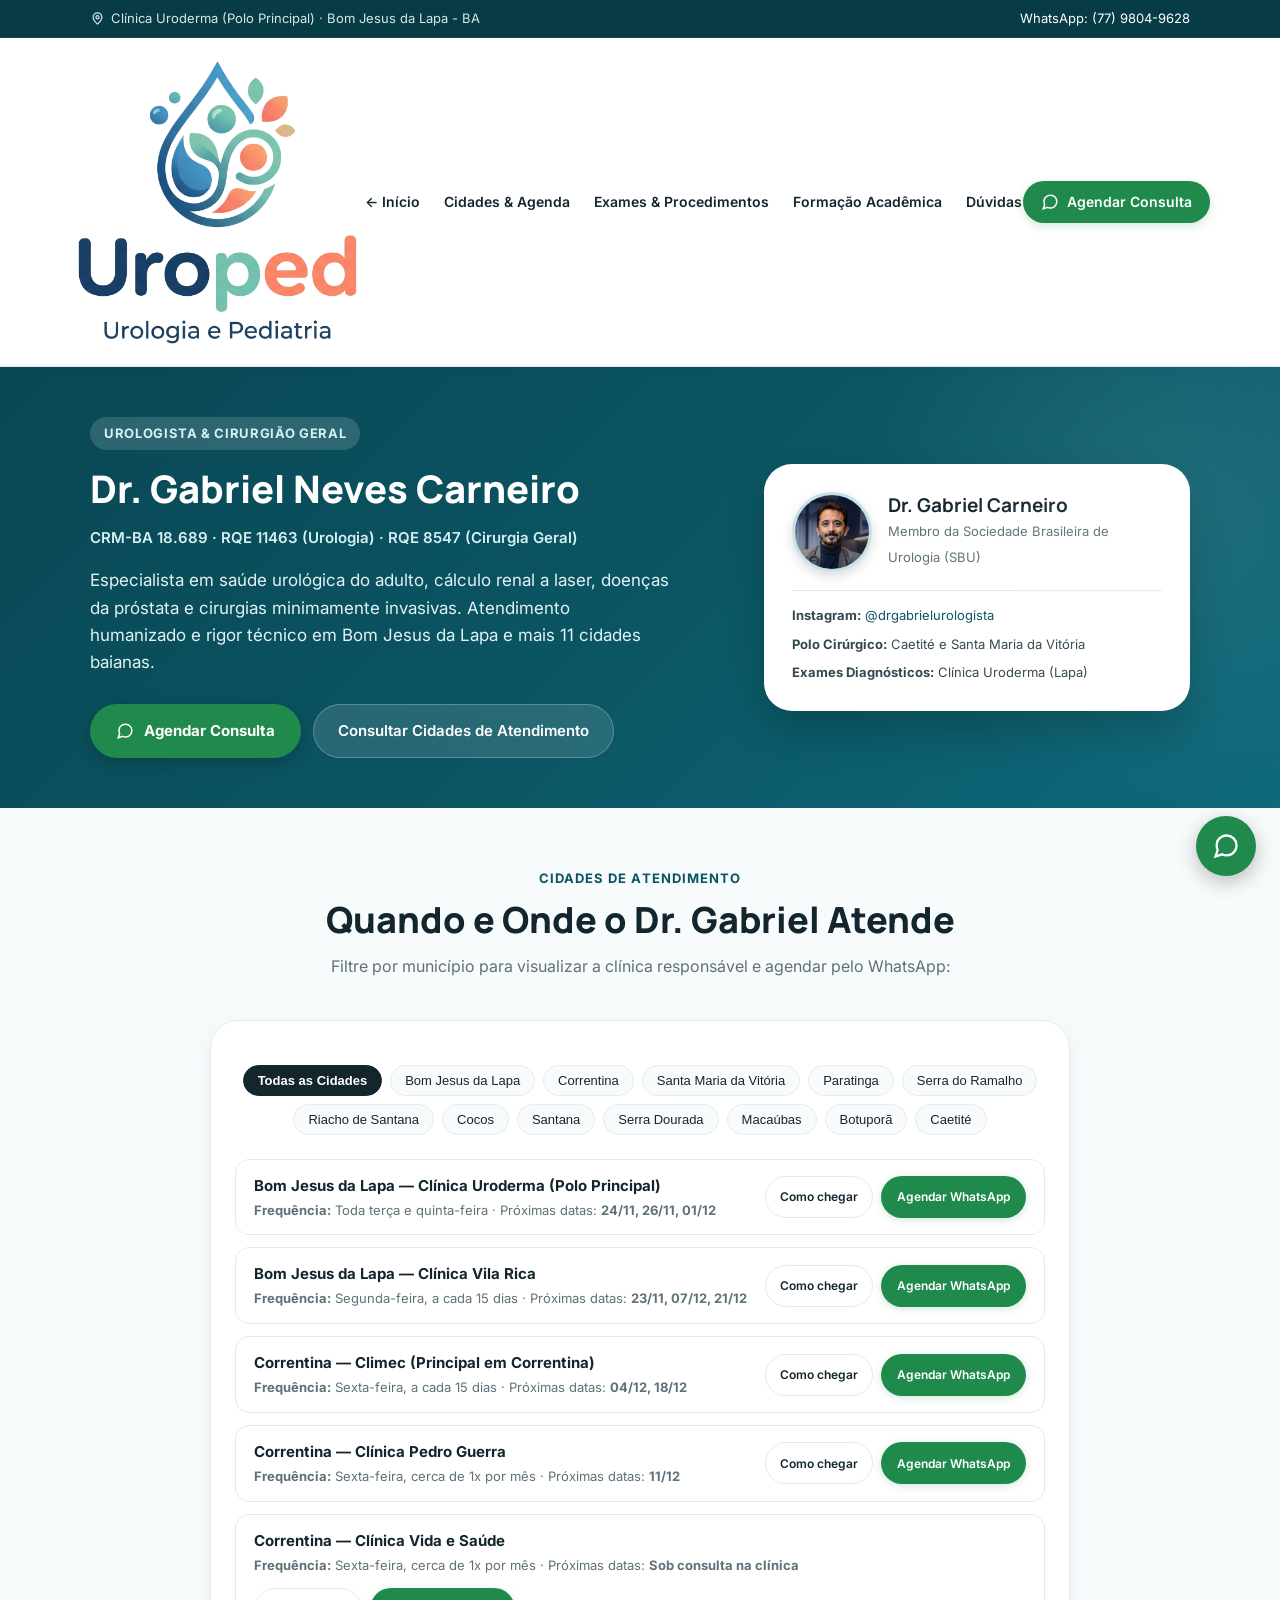
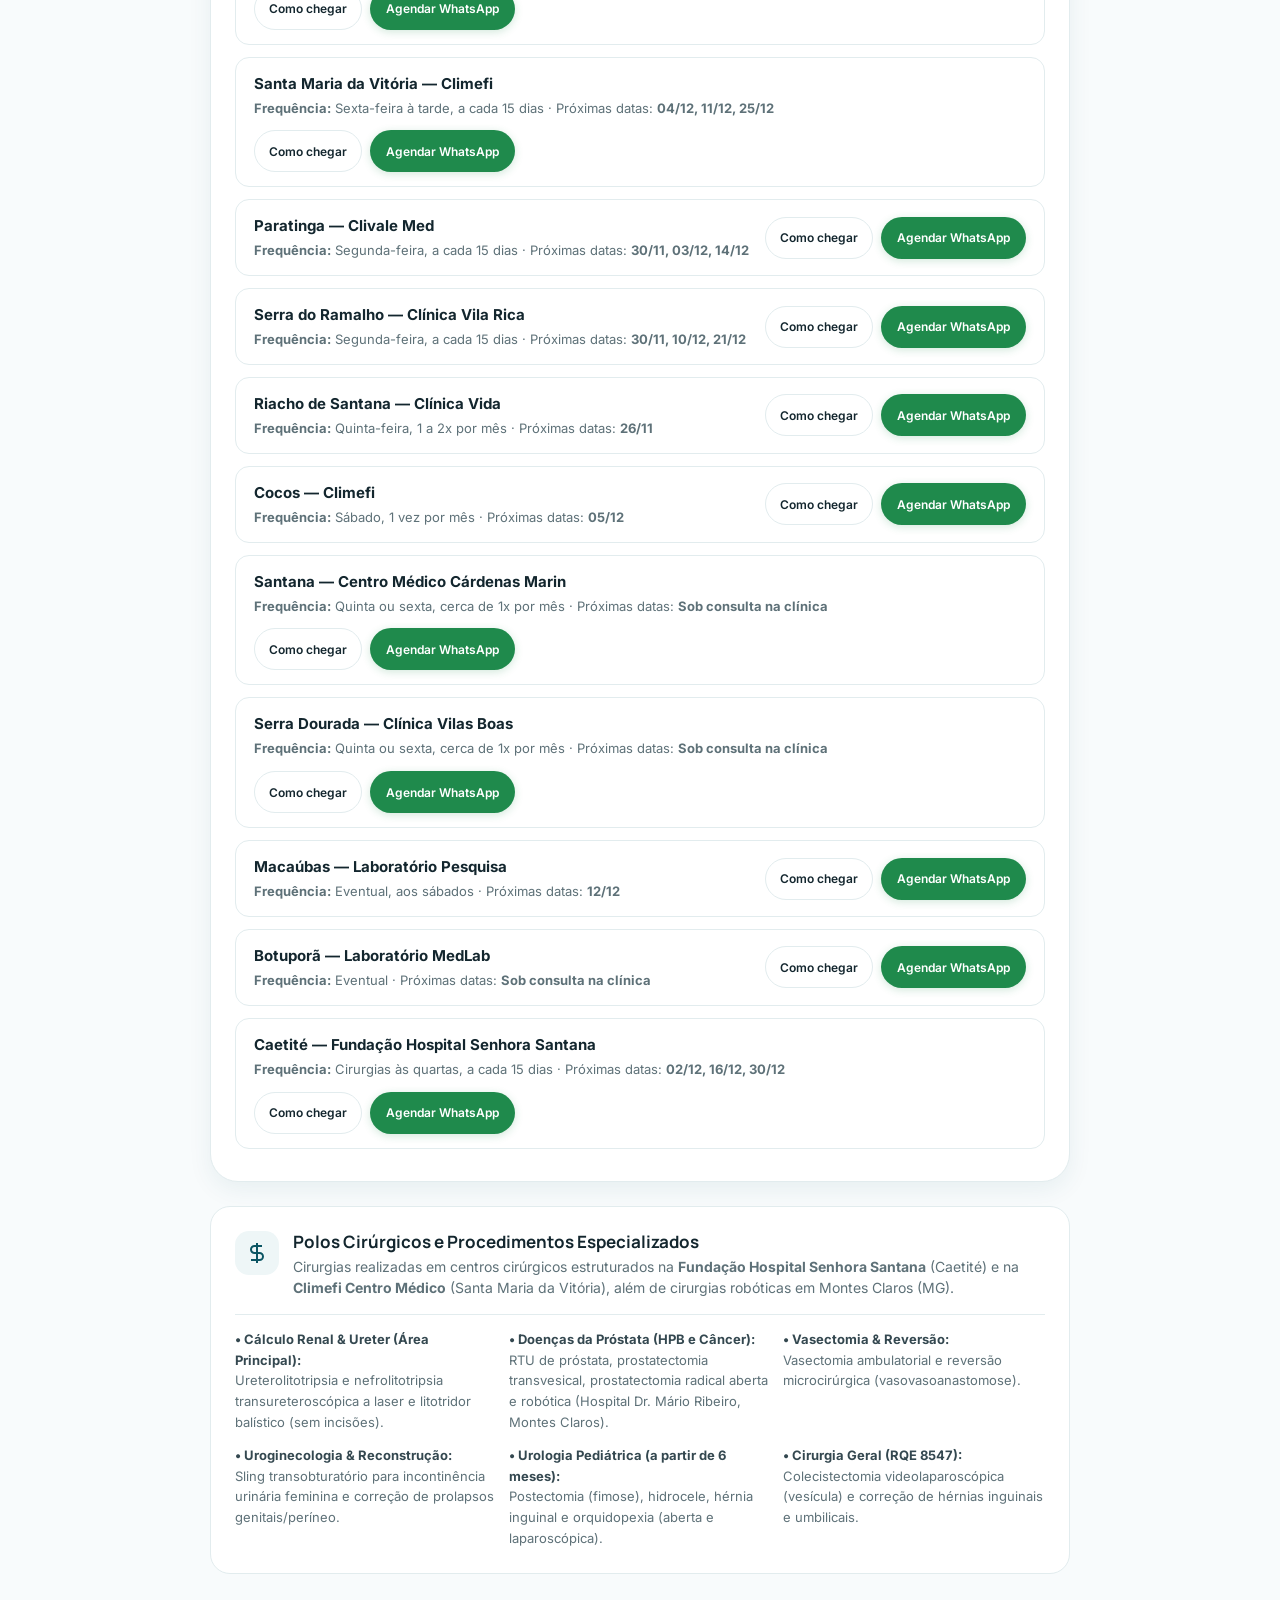
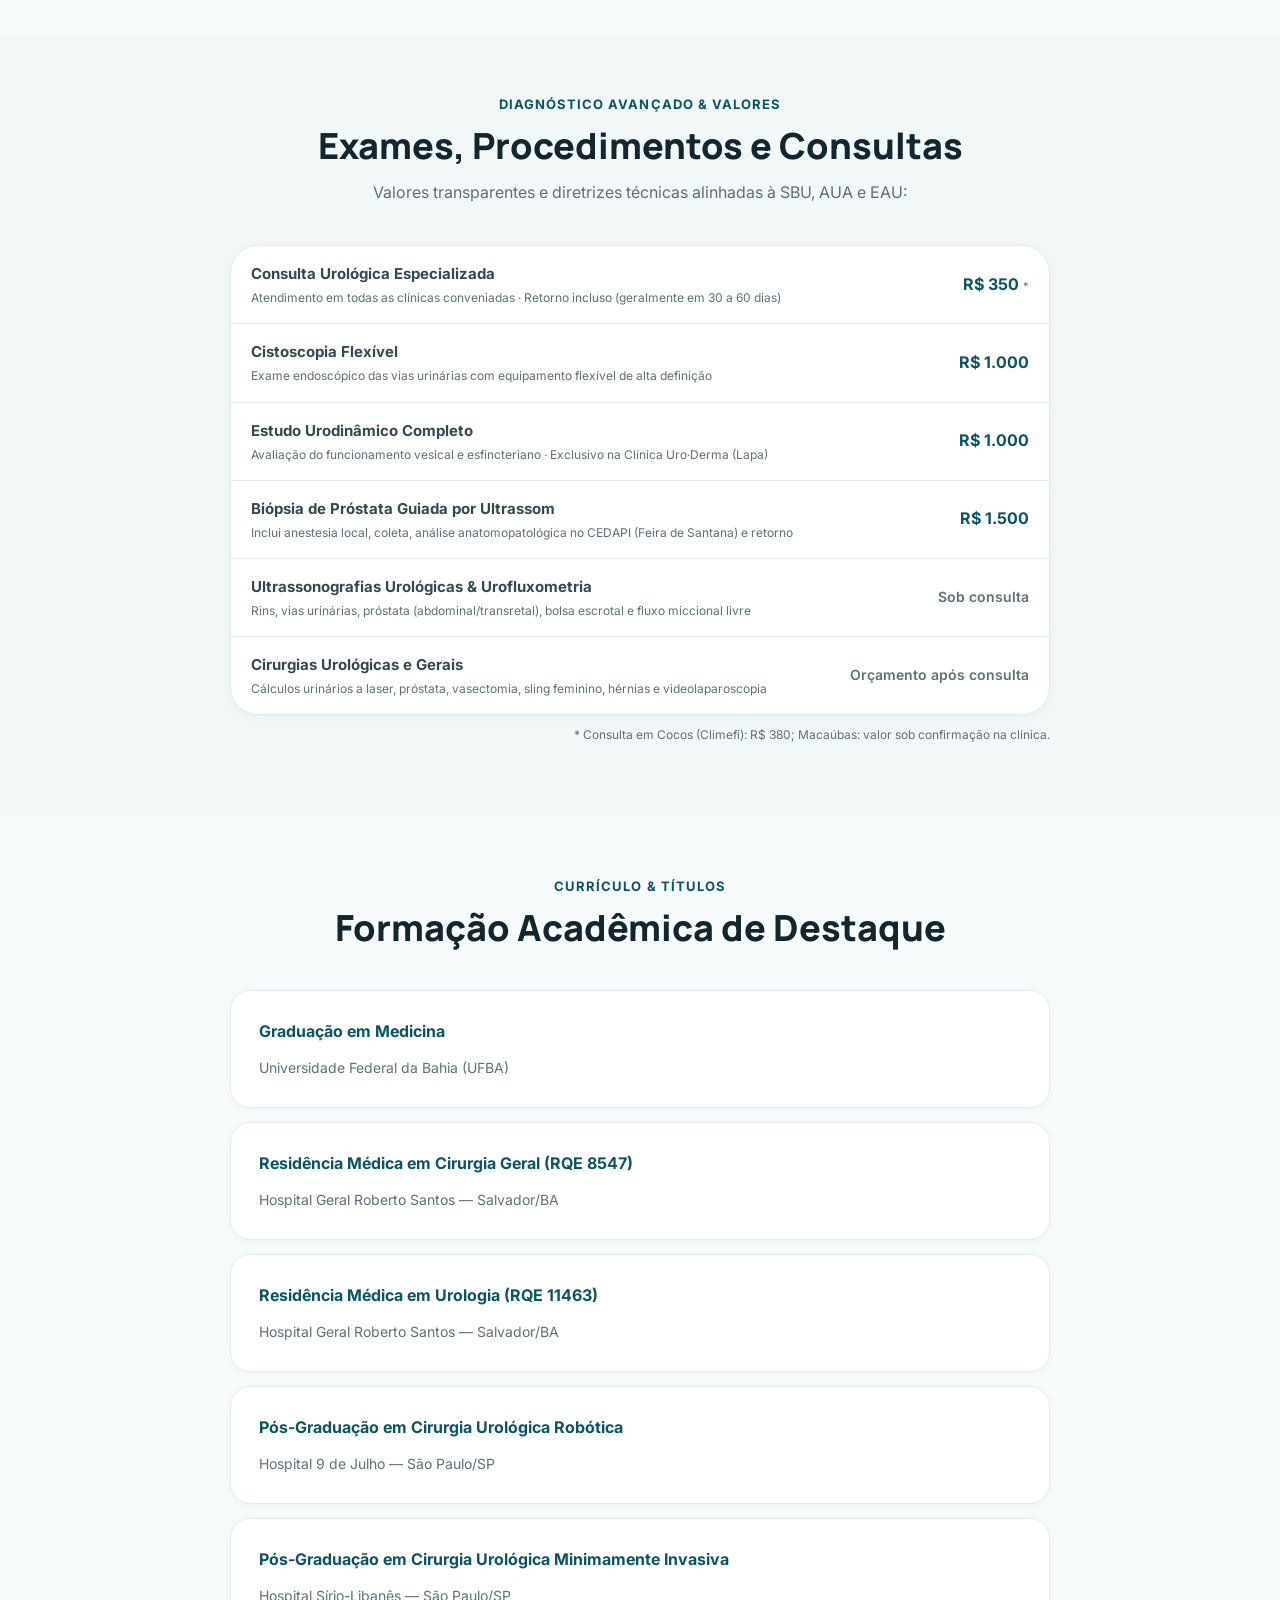
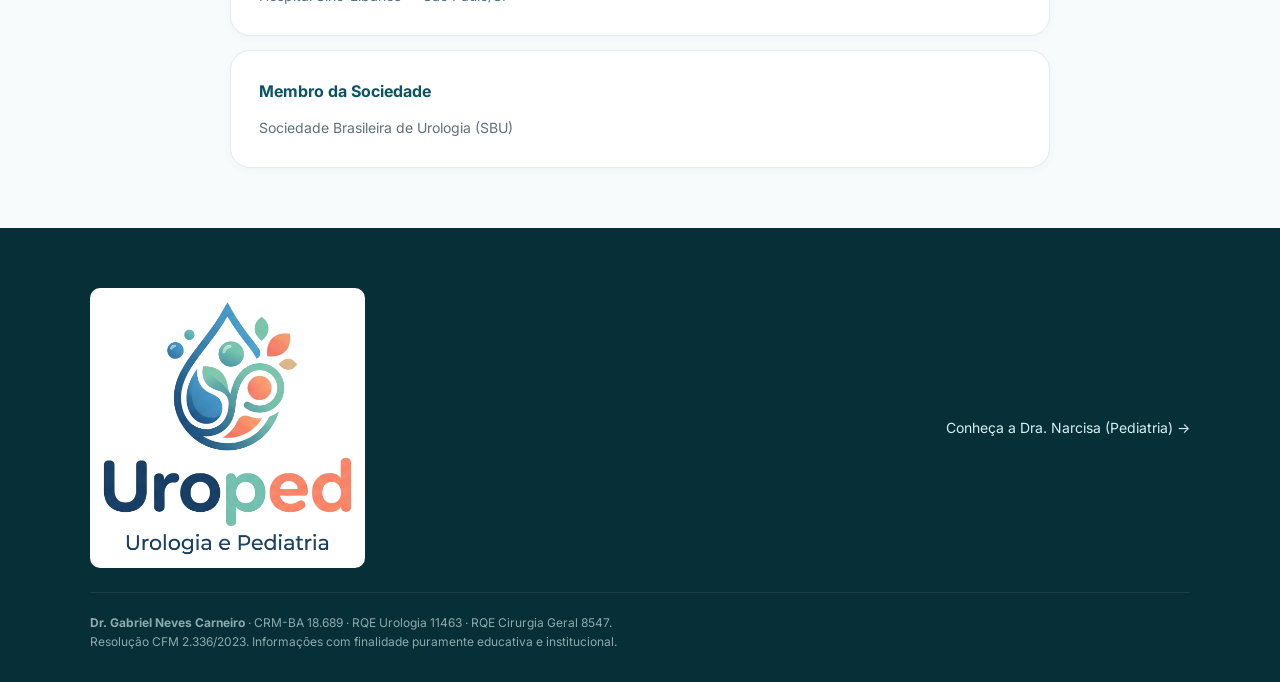
==== commit 12bd8399: "Aumenta a logo da Uroped em 100% no header e rodapé (300px desktop, 200px mobile)" ====
--- a/gabriel.html
+++ b/gabriel.html
@@ -252,7 +252,7 @@
   <footer class="footer-corporate">
     <div class="container">
       <div style="display: flex; justify-content: space-between; align-items: center; flex-wrap: wrap; gap: 14px; border-bottom: 1px solid rgba(255,255,255,0.08); padding-bottom: 24px;">
-        <a href="index.html"><img src="logos/uroped-logo-transparente.png" alt="Uroped Especialidades" style="height: 152px; border-radius: 10px; background: #fff; padding: 6px; display: block;"></a>
+        <a href="index.html"><img src="logos/uroped-logo-transparente.png" alt="Uroped Especialidades" style="height: 280px; border-radius: 10px; background: #fff; padding: 6px; display: block;"></a>
         <a href="narcisa.html" style="color: #D6F1F5;">Conheça a Dra. Narcisa (Pediatria) →</a>
       </div>
       <div class="footer-cfm-compliance" style="padding-top: 20px;">
--- a/css/style.css
+++ b/css/style.css
@@ -136,8 +136,8 @@
   display: flex;
   justify-content: space-between;
   align-items: center;
-  min-height: 170px;
-  padding: 10px 0;
+  min-height: 320px;
+  padding: 14px 0;
 }
 
 .brand-logo {
@@ -148,7 +148,7 @@
 }
 
 .brand-logo-img {
-  height: 152px;
+  height: 300px;
   width: auto;
   max-width: 100%;
   object-fit: contain;
@@ -161,13 +161,23 @@
   transform: scale(1.02);
 }
 
+@media (max-width: 860px) {
+  .nav-content {
+    min-height: 260px;
+    padding: 12px 0;
+  }
+  .brand-logo-img {
+    height: 240px;
+  }
+}
+
 @media (max-width: 600px) {
   .nav-content {
-    min-height: 140px;
-    padding: 8px 0;
+    min-height: 220px;
+    padding: 10px 0;
   }
   .brand-logo-img {
-    height: 124px;
+    height: 200px;
   }
 }
 
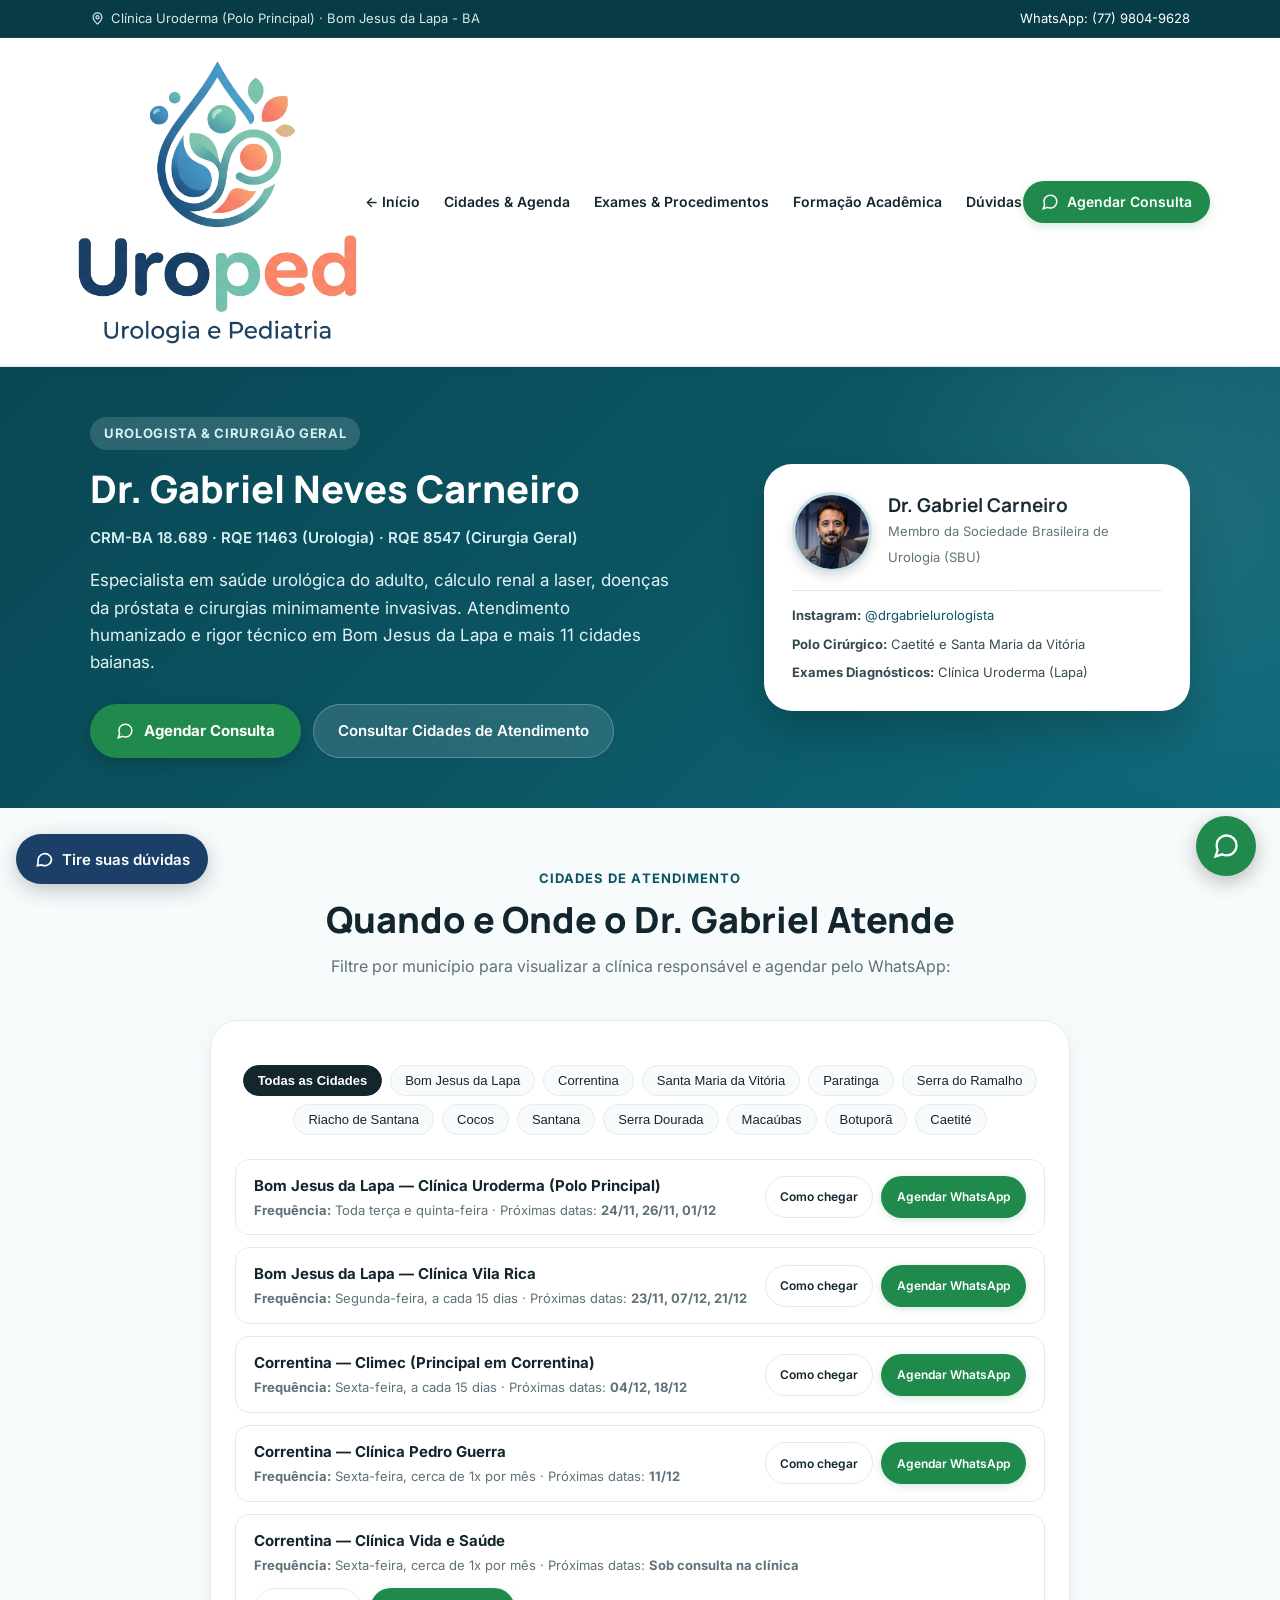
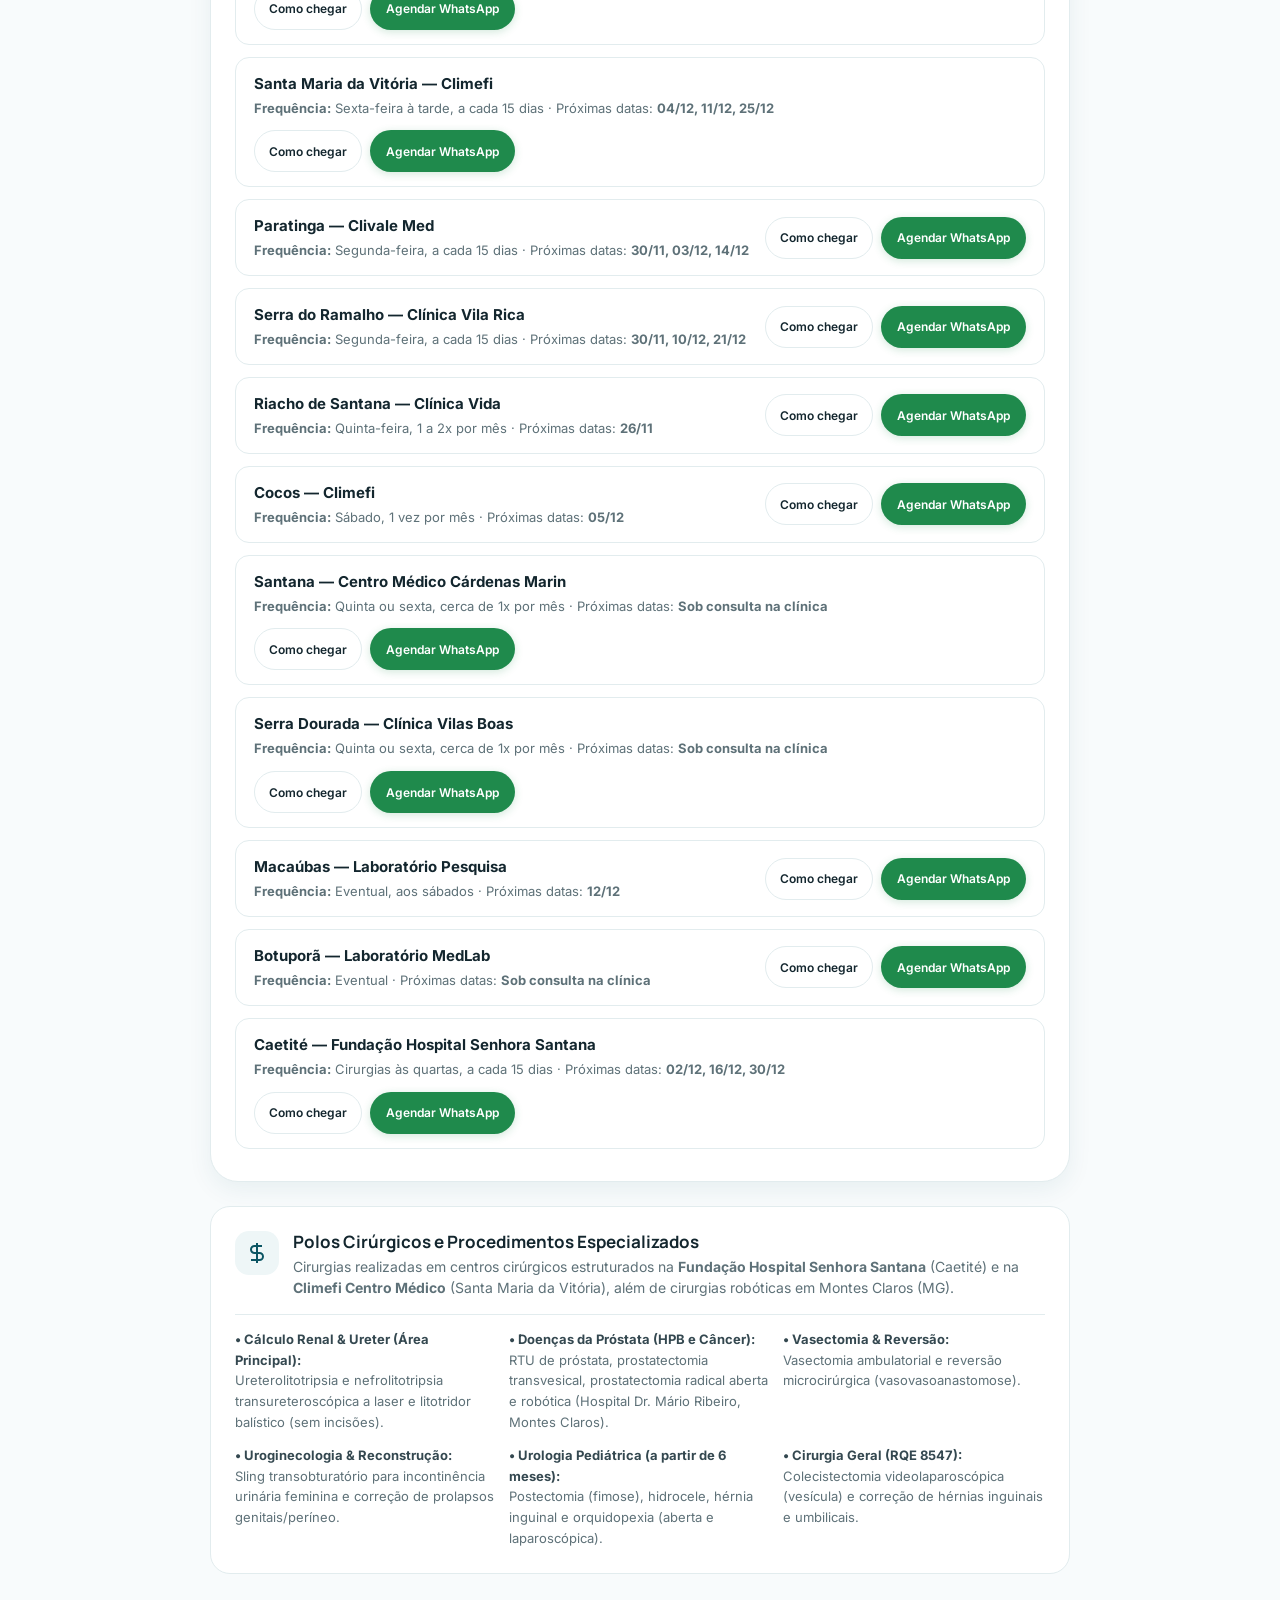
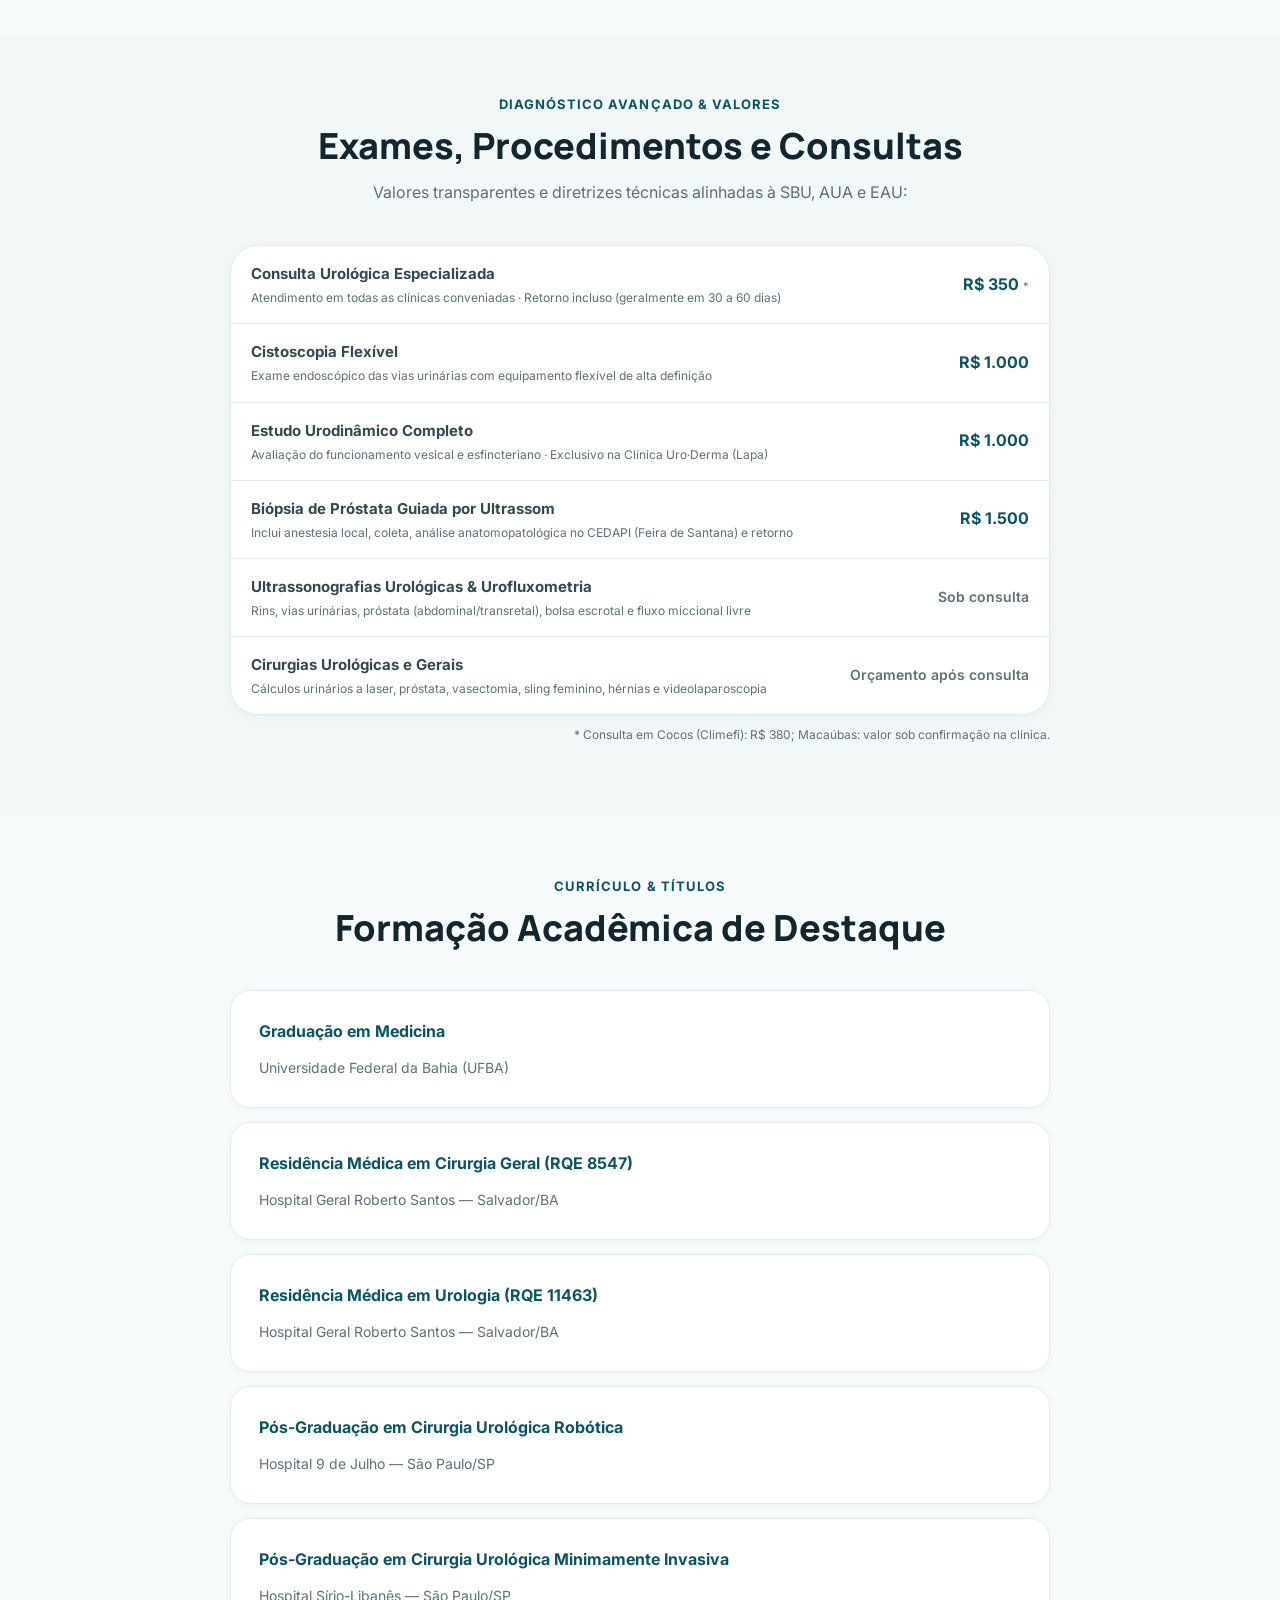
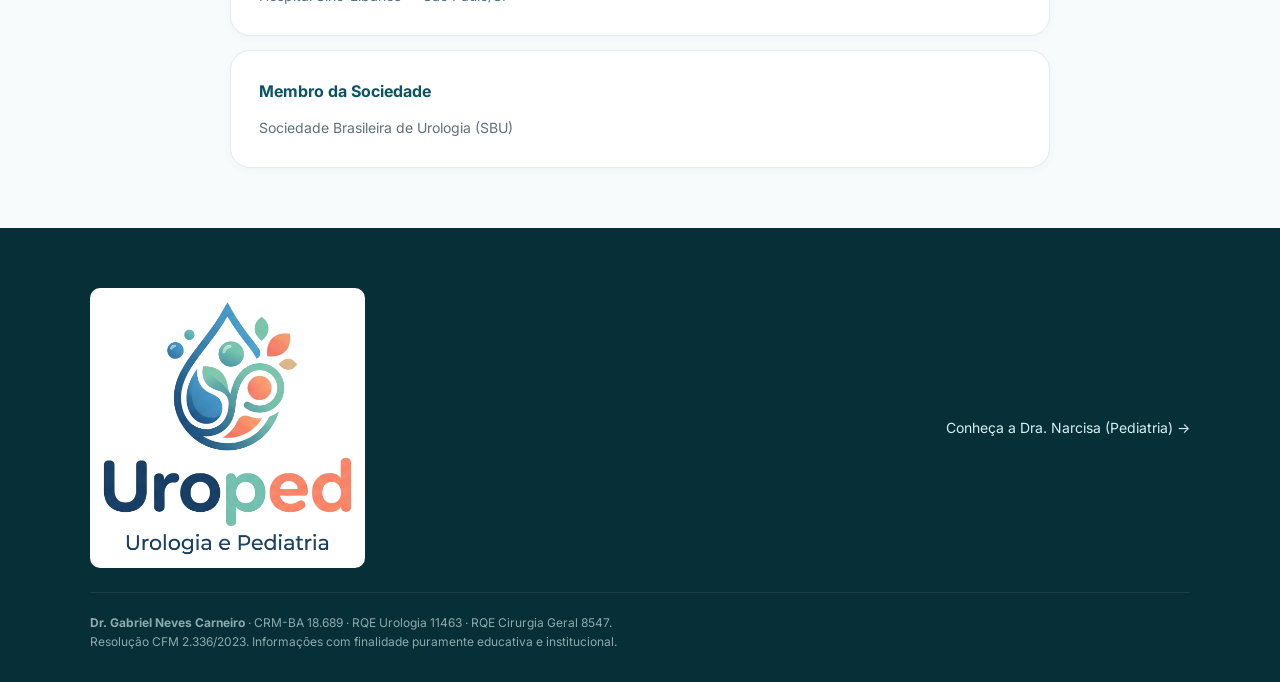
==== commit c1409608: "Assistente virtual Uroped" ====
--- a/gabriel.html
+++ b/gabriel.html
@@ -9,6 +9,7 @@
   <link rel="preconnect" href="https://fonts.gstatic.com" crossorigin>
   <link href="https://fonts.googleapis.com/css2?family=Inter:wght@400;500;600;700&family=Manrope:wght@600;700;800&display=swap" rel="stylesheet">
   <link rel="stylesheet" href="css/style.css">
+  <link rel="stylesheet" href="css/assistente.css">
 </head>
 <body>
 
@@ -344,5 +345,6 @@
 });
 </script>
 
+  <script src="js/assistente.js" defer></script>
 </body>
 </html>
--- a/css/assistente.css
+++ b/css/assistente.css
@@ -0,0 +1,25 @@
+/* Assistente virtual Uroped — cores da logo */
+.ia-root{--ia-navy:#1B3F66;--ia-mint:#72C2AA;--ia-ink:#13262E;--ia-mute:#4A5C63;--ia-line:#E3EBEC;--ia-bg:#F4F7F7;font-family:Inter,system-ui,sans-serif}
+.ia-abrir{position:fixed;left:16px;bottom:16px;z-index:1200;display:flex;align-items:center;gap:8px;min-height:50px;padding:0 18px;border:0;border-radius:25px;background:var(--ia-navy);color:#fff;font:600 15px Inter,sans-serif;box-shadow:0 6px 20px rgba(19,38,46,.25);cursor:pointer}
+.ia-abrir:focus-visible,.ia-painel button:focus-visible,.ia-painel input:focus-visible{outline:3px solid #418BBC;outline-offset:2px}
+.ia-painel{position:fixed;left:16px;bottom:78px;z-index:1200;width:min(380px,calc(100vw - 32px));height:min(560px,calc(100vh - 110px));display:flex;flex-direction:column;background:#fff;border:1px solid var(--ia-line);border-radius:20px;box-shadow:0 14px 40px rgba(19,38,46,.22);overflow:hidden}
+.ia-painel[hidden]{display:none}
+.ia-topo{display:flex;justify-content:space-between;align-items:center;gap:10px;padding:12px 14px;background:var(--ia-navy);color:#fff}
+.ia-topo strong{display:block;font:800 16px Manrope,Inter,sans-serif}
+.ia-topo small{font-size:12px;opacity:.85}
+.ia-fechar{width:40px;height:40px;border:0;border-radius:20px;background:rgba(255,255,255,.12);color:#fff;font-size:24px;line-height:1;cursor:pointer}
+.ia-msgs{flex:1;overflow-y:auto;padding:14px;display:flex;flex-direction:column;gap:10px;background:var(--ia-bg)}
+.ia-msg{max-width:88%;padding:10px 13px;border-radius:16px;font-size:15px;line-height:1.45;color:var(--ia-ink);overflow-wrap:anywhere}
+.ia-bot{align-self:flex-start;background:#fff;border:1px solid var(--ia-line);border-bottom-left-radius:4px}
+.ia-user{align-self:flex-end;background:#EAF6F2;border-bottom-right-radius:4px}
+.ia-msg a{display:inline-block;margin-top:4px;padding:6px 12px;border-radius:14px;background:#1F8A4C;color:#fff;font-weight:600;text-decoration:none}
+.ia-msg a[href*="google.com/maps"]{background:var(--ia-navy)}
+.ia-digitando{color:var(--ia-mute);font-style:italic}
+.ia-sug{display:flex;flex-wrap:wrap;gap:6px;padding:8px 12px;background:var(--ia-bg);border-top:1px solid var(--ia-line)}
+.ia-sug[hidden]{display:none}
+.ia-sug button{min-height:36px;padding:0 12px;border:1px solid var(--ia-line);border-radius:18px;background:#fff;color:var(--ia-ink);font:500 13px Inter,sans-serif;cursor:pointer}
+.ia-form{display:flex;gap:8px;padding:10px;border-top:1px solid var(--ia-line);background:#fff}
+.ia-form input{flex:1;min-width:0;min-height:44px;padding:0 12px;border:1px solid var(--ia-line);border-radius:22px;font:16px Inter,sans-serif;color:var(--ia-ink)}
+.ia-form button{min-height:44px;padding:0 16px;border:0;border-radius:22px;background:var(--ia-navy);color:#fff;font:600 14px Inter,sans-serif;cursor:pointer}
+.ia-sr{position:absolute;width:1px;height:1px;overflow:hidden;clip:rect(0 0 0 0)}
+@media(max-width:600px){.ia-abrir span{display:none}.ia-abrir{padding:0 15px}.ia-aberto .ia-abrir{display:none}.ia-painel{left:8px;right:8px;bottom:8px;width:auto;height:calc(100vh - 16px)}}
